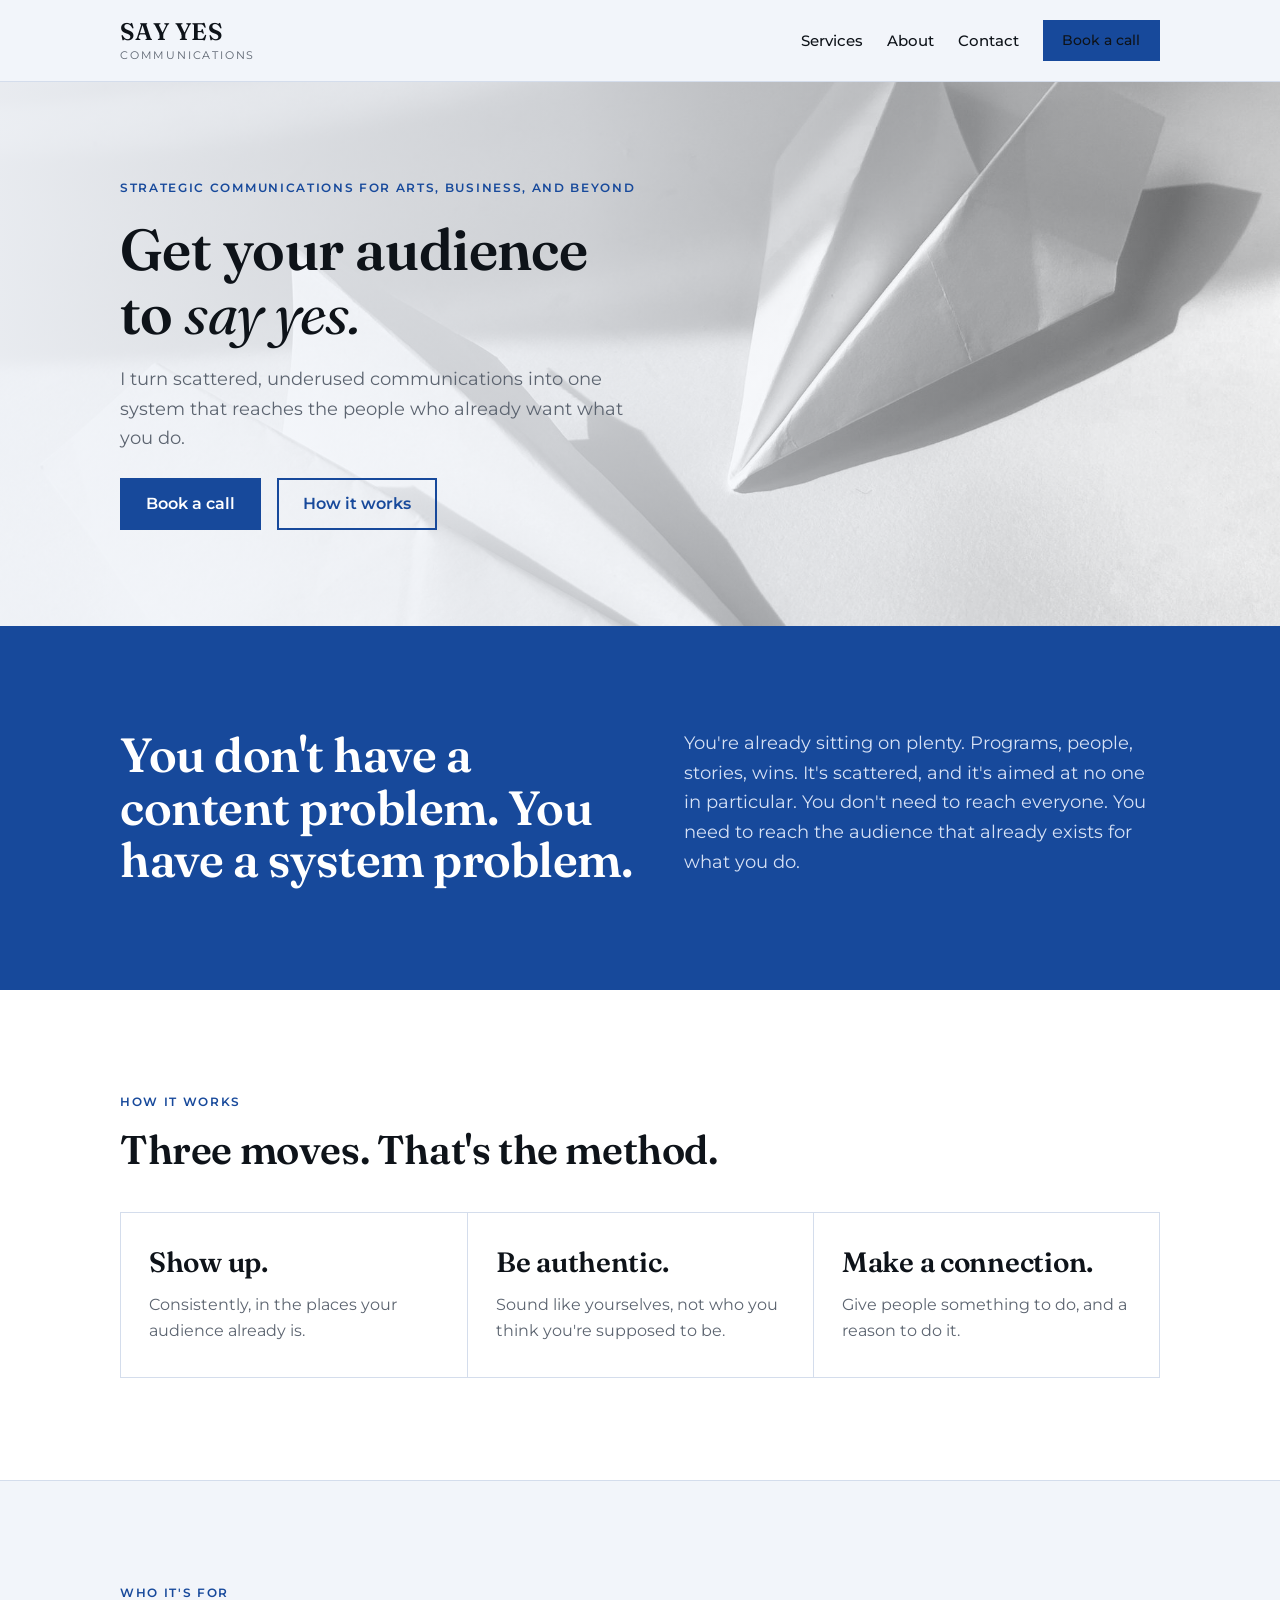
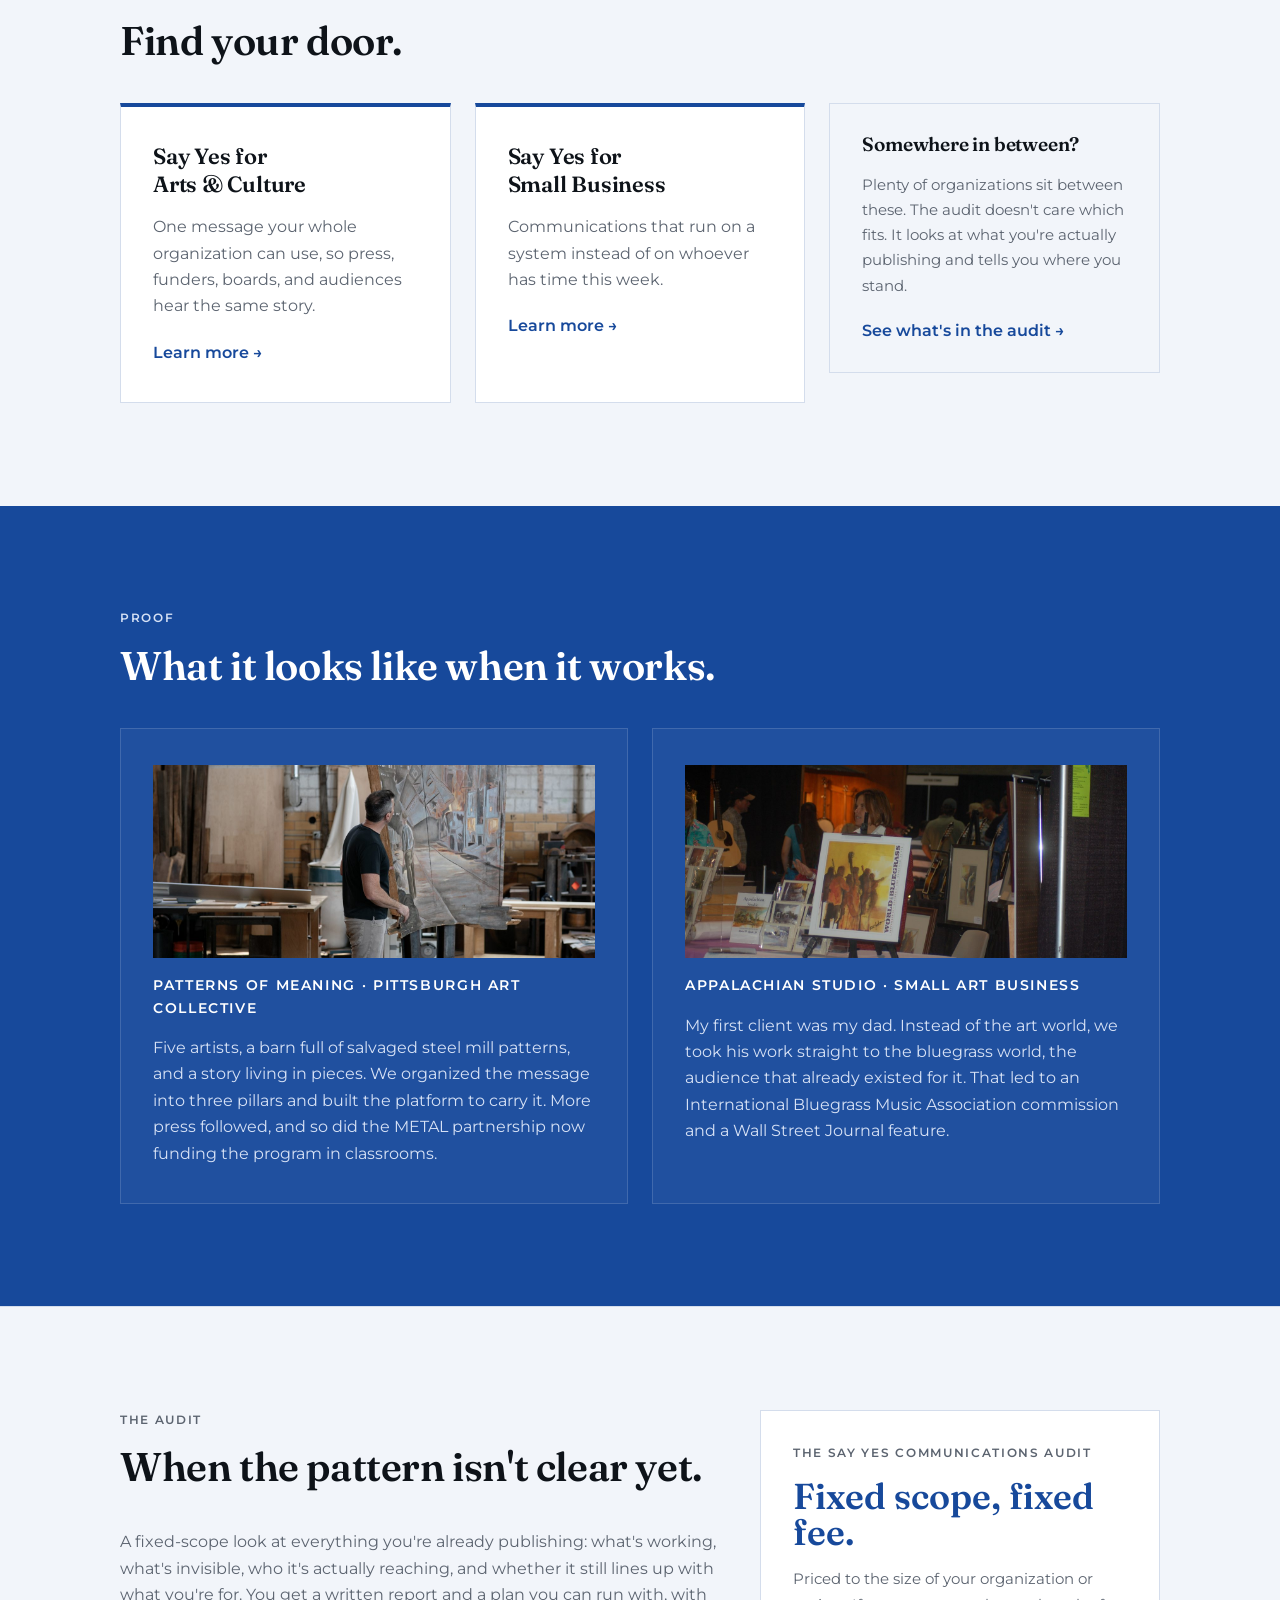
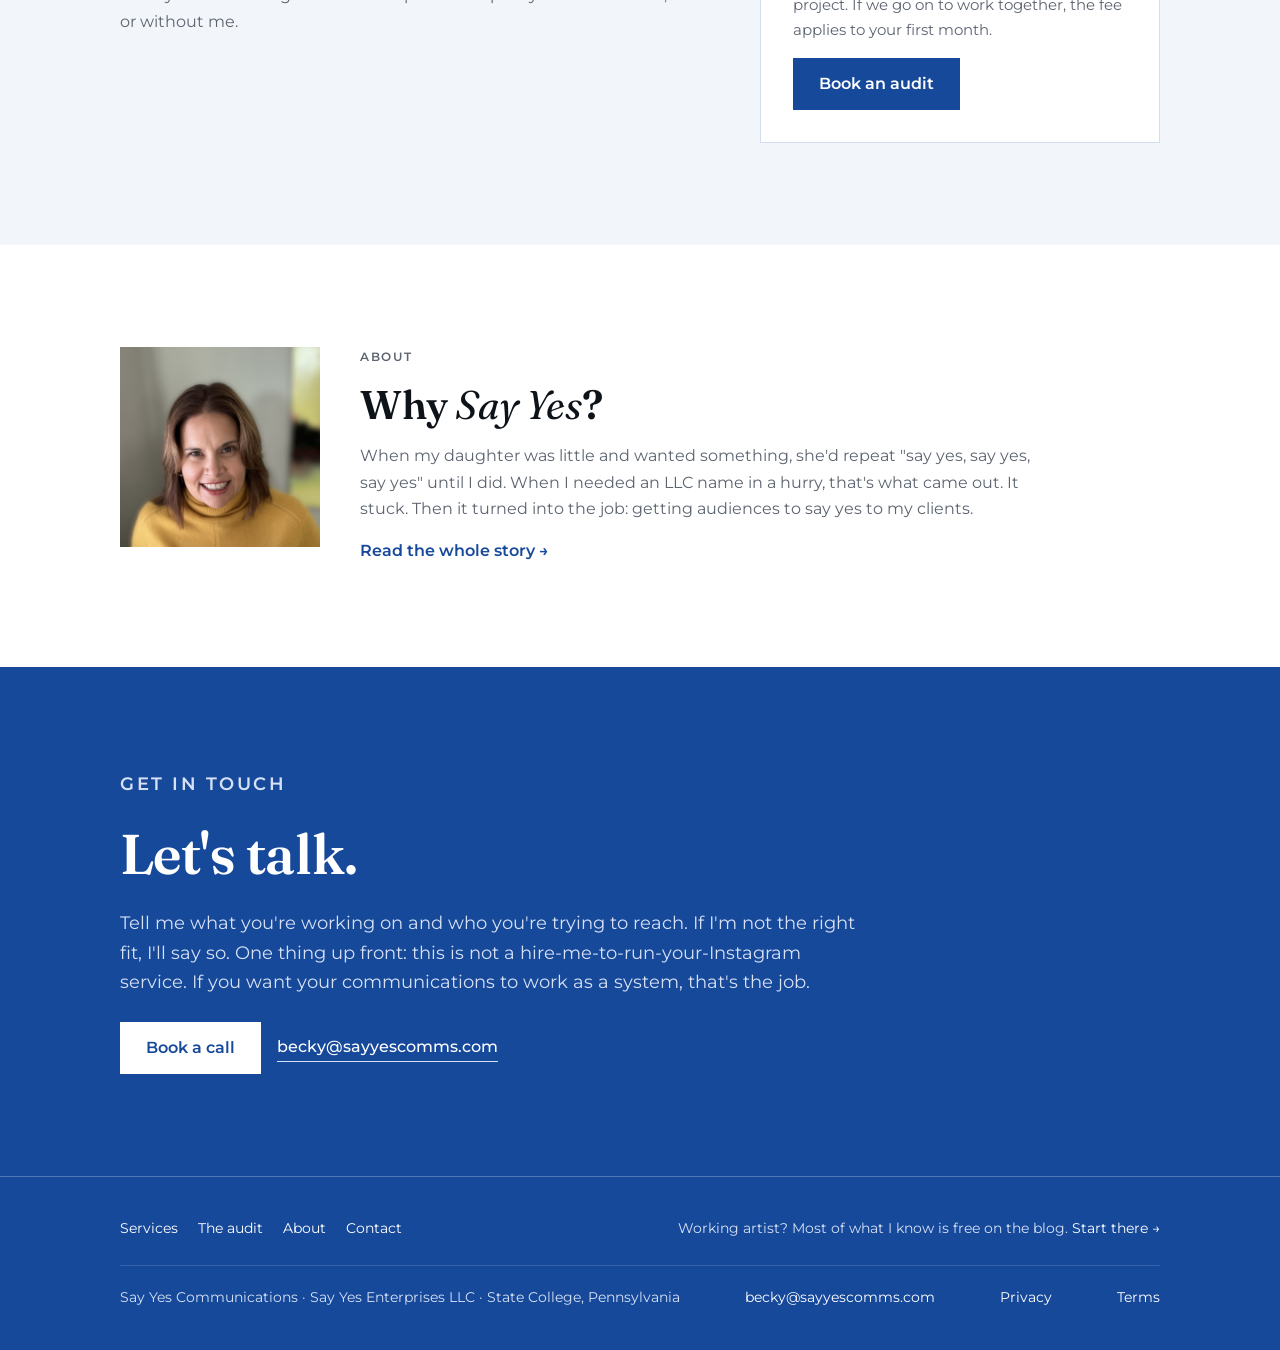
==== index.html @ 0f795262 "Add Privacy Policy, Terms of Service, and 404 pages Closes two open plumbing/launch punch-list items" ====
<!DOCTYPE html>
<html lang="en">
<head>
<meta charset="utf-8">
<meta name="viewport" content="width=device-width, initial-scale=1">
<title>Say Yes Communications</title>
<meta name="description" content="Say Yes Communications turns scattered, underused communications into one system that reaches the audience that already exists for what you do. Arts and culture organizations, nonprofits, and small businesses.">
<link rel="preload" as="image" href="assets/hero-paper-planes.jpg">
<link rel="preconnect" href="https://fonts.googleapis.com">
<link rel="preconnect" href="https://fonts.gstatic.com" crossorigin>
<link href="https://fonts.googleapis.com/css2?family=Fraunces:ital,opsz,wght@0,9..144,400;0,9..144,600;1,9..144,400;1,9..144,600&family=Montserrat:wght@400;500;600&display=swap" rel="stylesheet">
<link rel="stylesheet" href="styles.css">
<link rel="icon" href="favicon.ico" sizes="any">
<link rel="icon" href="assets/favicon-32.png" type="image/png" sizes="32x32">
<link rel="icon" href="assets/favicon-192.png" type="image/png" sizes="192x192">
<link rel="apple-touch-icon" href="assets/apple-touch-icon.png">
<meta property="og:type" content="website">
<meta property="og:title" content="Say Yes Communications">
<meta property="og:description" content="Say Yes Communications turns scattered, underused communications into one system that reaches the audience that already exists for what you do. Arts and culture organizations, nonprofits, and small businesses.">
<meta property="og:image" content="https://sayyescomms.com/assets/social-share.jpg">
<meta property="og:url" content="https://sayyescomms.com/">
<meta name="twitter:card" content="summary_large_image">
</head>
<body>

<header class="site-header">
  <div class="wrap">
    <a class="brand" href="index.html" aria-label="Say Yes Communications home"><b>SAY YES</b><span>Communications</span></a>
    <nav class="nav" aria-label="Primary">
      <a href="services.html">Services</a>
      <a href="about.html">About</a>
      <a href="contact.html">Contact</a>
      <a class="btn" href="contact.html#book">Book a call</a>
    </nav>
  </div>
</header>

<main>

<section class="hero" id="top">
  <div class="frame">
    <div class="wrap inner">
    <div class="copy">
      <p class="eyebrow">Strategic communications for arts, business, and beyond</p>
      <h1>Get your audience to <em class="yes">say yes.</em></h1>
      <p class="lede">I turn scattered, underused communications into one system that reaches the people who already want what you do.</p>
      <div class="actions">
        <a class="btn" href="contact.html#book">Book a call</a>
        <a class="btn ghost" href="#how">How it works</a>
      </div>
    </div>
    </div>
  </div>
</section>

<section class="section reframe">
  <div class="wrap">
    <h2>You don't have a content problem. You have a system problem.</h2>
    <p>You're already sitting on plenty. Programs, people, stories, wins. It's scattered, and it's aimed at no one in particular. You don't need to reach everyone. You need to reach the audience that already exists for what you do.</p>
  </div>
</section>

<section class="section white" id="how">
  <div class="wrap">
    <div class="head">
      <p class="eyebrow">How it works</p>
      <h2>Three moves. That's the method.</h2>
    </div>
    <div class="moves">
      <div class="move"><h3>Show up.</h3><p>Consistently, in the places your audience already is.</p></div>
      <div class="move"><h3>Be authentic.</h3><p>Sound like yourselves, not who you think you're supposed to be.</p></div>
      <div class="move"><h3>Make a connection.</h3><p>Give people something to do, and a reason to do it.</p></div>
    </div>
  </div>
</section>

<section class="section" id="services">
  <div class="wrap">
    <div class="head">
      <p class="eyebrow">Who it's for</p>
      <h2>Find your door.</h2>
    </div>
    <div class="doors">
      <article class="door">
        <h3>Say Yes for Arts &amp; Culture</h3>
        <p>One message your whole organization can use, so press, funders, boards, and audiences hear the same story.</p>
        <a class="more" href="services.html#arts">Learn more &rarr;</a>
      </article>
      <article class="door">
        <h3>Say Yes for Small Business</h3>
        <p>Communications that run on a system instead of on whoever has time this week.</p>
        <a class="more" href="services.html#business">Learn more &rarr;</a>
      </article>
      <aside class="door router">
        <h3>Somewhere in between?</h3>
        <p>Plenty of organizations sit between these. The audit doesn't care which fits. It looks at what you're actually publishing and tells you where you stand.</p>
        <a class="more" href="#audit">See what's in the audit &rarr;</a>
      </aside>
    </div>
  </div>
</section>

<section class="section dark" id="proof">
  <div class="wrap">
    <div class="head">
      <p class="eyebrow">Proof</p>
      <h2>What it looks like when it works.</h2>
    </div>
    <div class="proof-grid">
      <article class="case">
        <img class="art" src="assets/proof-patterns-of-meaning.jpg" alt="Cory Bonnet moving a large painting in the Patterns of Meaning workshop" width="1400" height="612">
        <p class="who">Patterns of Meaning &middot; Pittsburgh art collective</p>
        <p>Five artists, a barn full of salvaged steel mill patterns, and a story living in pieces. We organized the message into three pillars and built the platform to carry it. More press followed, and so did the METAL partnership now funding the program in classrooms.</p>
      </article>
      <article class="case">
        <img class="art" src="assets/proof-appalachian-studio.jpg" alt="Appalachian Studio booth at IBMA World of Bluegrass with the poster painting on an easel" width="1400" height="612">
        <p class="who">Appalachian Studio &middot; Small art business</p>
        <p>My first client was my dad. Instead of the art world, we took his work straight to the bluegrass world, the audience that already existed for it. That led to an International Bluegrass Music Association commission and a Wall Street Journal feature.</p>
      </article>
    </div>
  </div>
</section>

<section class="section offer" id="audit">
  <div class="wrap">
    <div>
      <div class="head">
        <p class="eyebrow">The audit</p>
        <h2>When the pattern isn't clear yet.</h2>
      </div>
      <p>A fixed-scope look at everything you're already publishing: what's working, what's invisible, who it's actually reaching, and whether it still lines up with what you're for. You get a written report and a plan you can run with, with or without me.</p>
    </div>
    <aside class="price">
      <p class="eyebrow">The Say Yes Communications Audit</p>
      <p class="num">Fixed scope, fixed fee.</p>
      <p class="fine">Priced to the size of your organization or project. If we go on to work together, the fee applies to your first month.</p>
      <div class="actions"><a class="btn" href="audit.html#book">Book an audit</a></div>
    </aside>
  </div>
</section>

<section class="section white why" id="about">
  <div class="wrap">
    <img class="headshot" src="assets/becky-sciullo.jpg" alt="Becky Sciullo" width="900" height="900">
    <div class="head" style="margin-bottom:0">
      <p class="eyebrow">About</p>
      <h2>Why <em class="yes">Say Yes</em>?</h2>
      <p>When my daughter was little and wanted something, she'd repeat "say yes, say yes, say yes" until I did. When I needed an LLC name in a hurry, that's what came out. It stuck. Then it turned into the job: getting audiences to say yes to my clients.</p>
      <a class="more" href="about.html">Read the whole story &rarr;</a>
    </div>
  </div>
</section>

<section class="section dark close" id="contact">
  <div class="wrap">
    <p class="eyebrow">Get in touch</p>
    <h2>Let's talk.</h2>
    <p>Tell me what you're working on and who you're trying to reach. If I'm not the right fit, I'll say so. One thing up front: this is not a hire-me-to-run-your-Instagram service. If you want your communications to work as a system, that's the job.</p>
    <div class="actions">
      <a class="btn" href="contact.html#book">Book a call</a>
      <a class="email" href="mailto:becky@sayyescomms.com">becky@sayyescomms.com</a>
    </div>
  </div>
</section>

</main>

<footer class="site-footer">
  <div class="wrap">
    <nav aria-label="Footer">
      <a href="services.html">Services</a>
      <a href="audit.html">The audit</a>
      <a href="about.html">About</a>
      <a href="contact.html">Contact</a>
    </nav>
    <p>Working artist? Most of what I know is free on the blog. <a href="https://www.artisan-advantage.com/blog">Start there &rarr;</a></p>
    <div class="legal">
      <span>Say Yes Communications &middot; Say Yes Enterprises LLC &middot; State College, Pennsylvania</span>
      <a href="mailto:becky@sayyescomms.com">becky@sayyescomms.com</a>
      <a href="privacy.html">Privacy</a>
      <a href="terms.html">Terms</a>
    </div>
  </div>
</footer>

</body>
</html>
---- styles.css ----
:root{
  --blue:#17499B; --blue-hover:#1E5BC0; --paper:#F2F5FA; --hair:#D4DDEC;
  --ink:#0E1319; --grey:#5C6470; --white:#FFFFFF;
  --navy:#17499B; --navy-2:#1E5BC0; --on-navy:#FFFFFF; --on-navy-dim:#D6E1F5;
  --serif:"Fraunces",Georgia,"Times New Roman",serif;
  --sans:"Montserrat",-apple-system,"Helvetica Neue",Arial,sans-serif;
  --wrap:1120px; --measure:62ch;
}
*{box-sizing:border-box}
html{scroll-behavior:smooth}
@media (prefers-reduced-motion:reduce){html{scroll-behavior:auto}}
body{margin:0;background:var(--paper);color:var(--ink);font-family:var(--sans);font-size:1rem;line-height:1.65;-webkit-font-smoothing:antialiased}
a{color:var(--blue)}
a:focus-visible,button:focus-visible{outline:3px solid var(--blue-hover);outline-offset:3px}
h1,h2,h3{font-family:var(--serif);font-weight:600;line-height:1.1;margin:0;text-wrap:balance;letter-spacing:-.01em}
h2{font-size:clamp(1.75rem,1.2rem + 2.2vw,2.5rem)}
h3{font-size:1.375rem;line-height:1.25}
p{margin:0}
em.yes{font-style:italic;font-weight:400}
.wrap{max-width:var(--wrap);margin-inline:auto;padding-inline:clamp(16px,4vw,40px)}
.eyebrow{font-family:var(--sans);font-size:.75rem;font-weight:600;letter-spacing:.14em;text-transform:uppercase;color:var(--blue)}
.dark .eyebrow{color:var(--on-navy-dim)}
.lede{color:var(--grey);font-size:1.125rem;max-width:var(--measure)}
.btn{display:inline-block;font-family:var(--sans);font-weight:600;font-size:1rem;line-height:1;padding:1rem 1.5rem;text-decoration:none;border:2px solid var(--blue);background:var(--blue);color:#fff;transition:background .15s,border-color .15s,color .15s}
.btn:hover{background:var(--blue-hover);border-color:var(--blue-hover)}
.btn.ghost{background:transparent;color:var(--blue)}
.btn.ghost:hover{background:var(--blue);color:#fff}
.dark .btn{background:#fff;color:var(--blue);border-color:#fff}
.dark .btn:hover{background:#D6E1F5;border-color:#D6E1F5;color:var(--blue)}
.dark .btn.ghost{background:transparent;color:#fff;border-color:#fff}
.dark .btn.ghost:hover{background:#fff;color:var(--blue);border-color:#fff}
.actions{display:flex;flex-wrap:wrap;gap:.75rem 1rem;align-items:center}
.section{padding-block:clamp(3.5rem,8vw,6.5rem)}
.section + .section{border-top:1px solid var(--hair)}
.section.dark,.section.white{border-top:0}
.white{background:var(--white)}
.dark{background:var(--navy);color:var(--on-navy)}
.dark h2,.dark h3{color:#fff}
.dark .lede{color:var(--on-navy-dim)}
.head{display:grid;gap:1rem;max-width:var(--measure);margin-bottom:2.5rem}

/* header */
.site-header{background:var(--paper);color:var(--ink);border-bottom:1px solid var(--hair)}
.site-header .wrap{display:flex;align-items:center;justify-content:space-between;gap:1rem;padding-block:1.25rem}
.brand{text-decoration:none;color:var(--ink);display:flex;flex-direction:column;line-height:1}
.brand b{font-family:var(--serif);font-weight:600;font-size:1.5rem;letter-spacing:.02em}
.brand span{font-family:var(--sans);font-size:.7rem;letter-spacing:.16em;text-transform:uppercase;color:var(--grey);margin-top:.35rem}
.nav{display:flex;gap:1.5rem;align-items:center}
.nav a{color:var(--ink);text-decoration:none;font-weight:500;font-size:.95rem}
.nav a:hover{color:var(--blue);text-decoration:underline;text-underline-offset:.3em}
.nav .btn{padding:.7rem 1.1rem;font-size:.9rem}
@media (max-width:640px){.nav a:not(.btn){display:none}}

/* hero */
.hero{background:var(--paper);padding:0}
.hero .frame{position:relative;width:100%;color:var(--ink);background:#E9ECF0 url(assets/hero-paper-planes.jpg) center 72%/cover no-repeat;aspect-ratio:2.35/1;min-height:460px;max-height:760px;display:grid;align-items:center;padding-block:clamp(3rem,7vw,5.5rem)}
.hero .frame::before{content:"";position:absolute;inset:0;background:linear-gradient(90deg,rgba(242,245,250,.94) 0%,rgba(242,245,250,.75) 45%,rgba(242,245,250,.15) 100%)}
.hero .inner{position:relative;width:100%}
.hero .copy{position:relative;display:grid;gap:1.25rem;max-width:34rem}
.hero .eyebrow{color:var(--blue)}
.hero h1{font-size:clamp(2.2rem,4.5vw,3.6rem);color:var(--ink)}
.hero .lede{font-size:1.125rem;color:var(--grey);max-width:44ch}
.hero .actions{margin-top:.25rem}
@media (max-width:820px){.hero .frame{background-position:center 100%;aspect-ratio:auto;max-height:none}.hero .frame::before{background:linear-gradient(180deg,rgba(242,245,250,.96) 0%,rgba(242,245,250,.85) 60%,rgba(242,245,250,.3) 100%)}}

/* reframe */
.reframe{background:var(--blue);color:#fff;border-top:0}
.reframe .wrap{display:grid;gap:2.5rem;grid-template-columns:minmax(0,1.1fr) minmax(0,1fr);align-items:start}
.reframe h2{font-size:clamp(2rem,1.4rem + 2.6vw,3rem);color:#fff}
.reframe p{color:#D6E1F5;font-size:1.125rem;max-width:var(--measure)}
@media (max-width:760px){.reframe .wrap{grid-template-columns:1fr}}

/* moves */
.moves{display:grid;grid-template-columns:repeat(3,minmax(0,1fr));gap:0;border:1px solid var(--hair);background:var(--white)}
.move{padding:2rem 1.75rem;display:grid;gap:.75rem;align-content:start}
.move + .move{border-left:1px solid var(--hair)}
.move h3{font-size:1.75rem}
.move p{color:var(--grey)}
@media (max-width:760px){.moves{grid-template-columns:1fr}.move + .move{border-left:0;border-top:1px solid var(--hair)}}

/* doors */
.doors{display:grid;grid-template-columns:repeat(3,minmax(0,1fr));gap:1.5rem}
.door{background:var(--white);border:1px solid var(--hair);padding:2.25rem 2rem;display:grid;gap:1rem;align-content:start;border-top:4px solid var(--blue)}
.door p{color:var(--grey)}
.door a.more{font-weight:600;text-decoration:none;margin-top:.25rem}
.door a.more:hover{text-decoration:underline;text-underline-offset:.3em}
.door.router{background:var(--paper);border-top:1px solid var(--hair);padding-block:1.75rem;align-self:start}
.door.router h3{font-size:1.2rem}
.door.router p{font-size:.95rem}
.doors .side{grid-row:1;grid-column:3;margin:0;align-self:stretch;min-height:100%}
.doors .side img{width:100%;height:100%;object-fit:cover;display:block;max-width:100%}
@media (max-width:900px){.doors{grid-template-columns:repeat(2,minmax(0,1fr))}.door.router{grid-column:1/-1}.doors .side{grid-row:auto;grid-column:1/-1;aspect-ratio:16/7}}
@media (max-width:640px){.doors{grid-template-columns:1fr}.door.router{grid-column:auto}}

/* proof */
.proof-grid{display:grid;grid-template-columns:repeat(2,minmax(0,1fr));gap:1.5rem}
.case{border:1px solid rgba(255,255,255,.14);background:rgba(255,255,255,.04);padding:2.25rem 2rem;display:grid;gap:1rem;align-content:start}
.case .who{font-family:var(--sans);font-size:.85rem;font-weight:600;letter-spacing:.12em;text-transform:uppercase;color:var(--on-navy)}
.case h3{font-size:1.5rem}
.case p{color:var(--on-navy-dim)}
.case .art{aspect-ratio:16/7;width:100%;height:auto;object-fit:cover;display:block;max-width:100%}
@media (max-width:640px){.proof-grid{grid-template-columns:1fr}}

/* offer */
.offer .wrap{display:grid;grid-template-columns:minmax(0,1.2fr) minmax(280px,.8fr);gap:2.5rem;align-items:start}
.offer p{color:var(--grey);max-width:var(--measure)}
.price{background:var(--white);border:1px solid var(--hair);padding:2rem;display:grid;gap:1rem}
.price .num{font-family:var(--serif);font-weight:600;font-size:2.25rem;line-height:1;color:var(--blue);font-variant-numeric:tabular-nums}
.price .fine{color:var(--grey);font-size:.95rem}
@media (max-width:760px){.offer .wrap{grid-template-columns:1fr}}

/* why */
.why .wrap{display:grid;grid-template-columns:200px minmax(0,1fr);gap:2.5rem;align-items:start}
.headshot{width:200px;height:auto;aspect-ratio:1;object-fit:cover;display:block;max-width:100%}
.why p{color:var(--grey);max-width:var(--measure)}
.why a.more{font-weight:600;text-decoration:none}
.why a.more:hover{text-decoration:underline;text-underline-offset:.3em}
@media (max-width:640px){.why .wrap{grid-template-columns:1fr}.headshot{width:140px}}

/* close */
.close .wrap{display:grid;gap:1.5rem;max-width:var(--wrap)}
.close h2{font-size:clamp(2.25rem,1.5rem + 3vw,3.5rem)}
.close p{max-width:var(--measure);color:var(--on-navy-dim);font-size:1.125rem}
.close .email{color:#fff;font-weight:500;text-decoration:none;border-bottom:1px solid var(--on-navy-dim)}
.close .email:hover{border-color:#fff}

/* footer */
.site-footer{background:var(--navy);color:var(--on-navy-dim);border-top:1px solid rgba(255,255,255,.25);font-size:.9rem}
.site-footer .wrap{display:grid;gap:1.5rem;padding-block:2.5rem;grid-template-columns:1fr auto;align-items:start}
.site-footer nav{display:flex;flex-wrap:wrap;gap:1.25rem}
.site-footer a{color:var(--on-navy);text-decoration:none}
.site-footer a:hover{text-decoration:underline;text-underline-offset:.3em}
.site-footer .legal{grid-column:1/-1;display:flex;flex-wrap:wrap;gap:.5rem 1.5rem;justify-content:space-between;border-top:1px solid rgba(255,255,255,.12);padding-top:1.25rem}
@media (max-width:640px){.site-footer .wrap{grid-template-columns:1fr}}

/* inner pages */
.masthead{background:var(--paper);padding-block:clamp(3rem,7vw,5.5rem) clamp(2.5rem,5vw,4rem);border-bottom:1px solid var(--hair)}
.masthead .wrap{display:grid;gap:1rem;max-width:var(--wrap)}
.masthead h1{font-size:clamp(2.4rem,1.6rem + 4vw,4rem);max-width:16ch}
.masthead .lede{font-size:clamp(1.125rem,1rem + .5vw,1.3rem);max-width:52ch}
.masthead.dark{border-bottom:0}
.masthead.dark h1{color:#fff}
.split .wrap{display:grid;grid-template-columns:minmax(0,1fr) minmax(0,1.4fr);gap:clamp(2rem,5vw,4rem);align-items:start}
.split h2{max-width:16ch}
.split .body{display:grid;gap:1.25rem;color:var(--grey);max-width:var(--measure);font-size:1.0625rem}
.split .body p strong{color:var(--ink);font-weight:600}
.split .body ul.check{list-style:none;margin:0;padding:0;display:grid;gap:.75rem}
.split .body ul.check li{position:relative;padding-left:1.15rem}
.split .body ul.check li::before{content:"";position:absolute;left:0;top:.5em;width:.4rem;height:.4rem;background:var(--blue)}
@media (max-width:760px){.split .wrap{grid-template-columns:1fr}}
.rows{display:grid;border:1px solid var(--hair);background:var(--white)}
.row{display:grid;grid-template-columns:minmax(0,.9fr) minmax(0,1.6fr);gap:1.5rem;padding:1.75rem 2rem;align-items:start}
.row + .row{border-top:1px solid var(--hair)}
.row h3{font-size:1.5rem}
.row p{color:var(--grey)}
@media (max-width:640px){.row{grid-template-columns:1fr;gap:.5rem;padding:1.5rem}}
.faq{display:grid;gap:0;border-top:1px solid var(--hair)}
.faq details{border-bottom:1px solid var(--hair)}
.faq summary{cursor:pointer;list-style:none;padding:1.25rem 0;font-family:var(--serif);font-weight:600;font-size:1.25rem;display:flex;justify-content:space-between;gap:1rem;align-items:baseline}
.faq summary::-webkit-details-marker{display:none}
.faq summary::after{content:"+";font-family:var(--sans);font-weight:400;color:var(--blue);font-size:1.5rem;line-height:1}
.faq details[open] summary::after{content:"\2212"}
.faq details p{color:var(--grey);padding:0 0 1.5rem;max-width:var(--measure)}
.story-wrap{display:grid;grid-template-columns:minmax(0,1.1fr) minmax(0,1fr);gap:clamp(2rem,5vw,4rem);align-items:start}
.story-photo{margin:0;grid-column:2;grid-row:1}
.story-photo img,.story-photo .slot{width:100%;height:auto;display:block;max-width:100%}
.story-photo .slot{background:var(--paper);border:1px dashed var(--hair);display:grid;place-items:center;font-size:.72rem;letter-spacing:.1em;text-transform:uppercase;color:var(--grey);text-align:center;padding:1rem}
@media (max-width:760px){.story-wrap{grid-template-columns:1fr}.story-photo{grid-column:1;grid-row:auto}}
.story-rows{display:grid;gap:clamp(3rem,6vw,5rem)}
.story-row{display:grid;grid-template-columns:minmax(0,1.1fr) minmax(0,1fr);gap:clamp(2rem,5vw,4rem);align-items:center}
.story-row.flip{grid-template-columns:minmax(0,1fr) minmax(0,1.1fr)}
.story-photo{margin:0}
.story-photo img{width:100%;height:auto;display:block;max-width:100%}
.story-photo.art{display:grid;justify-items:center;gap:.75rem;padding:clamp(1rem,3vw,2rem);background:var(--white);border:1px solid var(--hair)}
.story-photo.art img{max-height:520px;width:auto}
.story-photo figcaption{font-size:.85rem;color:var(--grey);text-align:center;max-width:44ch}
@media (max-width:760px){.story-row,.story-row.flip{grid-template-columns:1fr}.story-row.flip .story-photo{order:2}}
.story{max-width:var(--measure);display:grid;gap:1.5rem;font-size:1.125rem;line-height:1.7}
.story p{color:var(--ink)}
.story .aside{color:var(--grey)}
.moves-inline{font-family:var(--serif);font-weight:600;font-size:clamp(1.6rem,1.2rem + 1.6vw,2.25rem);line-height:1.3;color:var(--ink)}
.moves-inline em{color:var(--blue);font-style:normal}
.bio{display:grid;grid-template-columns:160px minmax(0,1fr);gap:2rem;align-items:start}
/* blue bands */
.section.blue,.masthead.blue{background:var(--blue);color:#fff;border-top:0;border-bottom:0}
.blue h1,.blue h2{color:#fff}
.blue .eyebrow,.blue p,.blue .lede,.blue .story p{color:#D6E1F5}
.blue .moves-inline{color:#fff}
.blue .moves-inline em{color:#fff;font-style:italic}
.blue .rows{border-color:transparent}
.blue .row h3{color:var(--ink)}
.blue .row p{color:var(--grey)}
.blue .btn{background:#fff;color:var(--blue);border-color:#fff}
.blue .btn:hover{background:#D6E1F5;border-color:#D6E1F5;color:var(--blue)}
.blue .btn.ghost{background:transparent;color:#fff;border-color:#fff}
.blue .btn.ghost:hover{background:#fff;color:var(--blue)}
.section.blue + .section{border-top:0}
.bio .headshot{width:160px}
.bio p{color:var(--grey);max-width:var(--measure)}
@media (max-width:640px){.bio{grid-template-columns:1fr}}
.contact .wrap{display:grid;grid-template-columns:minmax(0,1fr) minmax(300px,1fr);gap:clamp(2rem,5vw,4rem);align-items:start}
.contact .lead{display:grid;gap:1.25rem}
.contact .lead p{color:var(--grey);max-width:var(--measure);font-size:1.125rem}
.contact .email{font-weight:500;color:var(--ink);text-decoration:none;border-bottom:1px solid var(--hair)}
.contact .email:hover{border-color:var(--blue);color:var(--blue)}
.contact .where{color:var(--grey);font-size:.95rem}
form.f{background:var(--white);border:1px solid var(--hair);padding:2rem;display:grid;gap:1.25rem}
form.f label{display:grid;gap:.4rem;font-weight:600;font-size:.9rem}
form.f input,form.f textarea{font:inherit;font-family:var(--sans);padding:.8rem .9rem;border:1px solid var(--hair);background:var(--paper);color:var(--ink);width:100%}
form.f input:focus,form.f textarea:focus{outline:2px solid var(--blue);outline-offset:1px;border-color:var(--blue)}
form.f textarea{min-height:140px;resize:vertical}
form.f button{justify-self:start;cursor:pointer}
@media (max-width:760px){.contact .wrap{grid-template-columns:1fr}}
.nav a.on{color:var(--blue);text-decoration:underline;text-underline-offset:.3em}
/* legal pages */
.legal-doc{max-width:var(--measure);display:grid;gap:1.25rem}
.legal-doc .updated{color:var(--grey);font-size:.9rem}
.legal-doc h2{font-size:1.5rem;margin-top:1.5rem}
.legal-doc h3{font-size:1.125rem}
.legal-doc p{color:var(--ink);font-size:1.0625rem}
.legal-doc ul{list-style:none;margin:0;padding:0;display:grid;gap:.6rem}
.legal-doc ul li{position:relative;padding-left:1.15rem;color:var(--ink);font-size:1.0625rem}
.legal-doc ul li::before{content:"";position:absolute;left:0;top:.55em;width:.4rem;height:.4rem;background:var(--blue)}
.legal-doc a{font-weight:500}
/* 404 */
.notfound{text-align:center}
.notfound .wrap{display:grid;gap:1.5rem;justify-items:center;max-width:44rem}
.notfound .code{font-family:var(--serif);font-weight:600;font-size:clamp(3rem,3vw + 3rem,6rem);color:var(--blue);line-height:1}
.notfound p{color:var(--grey);font-size:1.125rem;max-width:44ch}
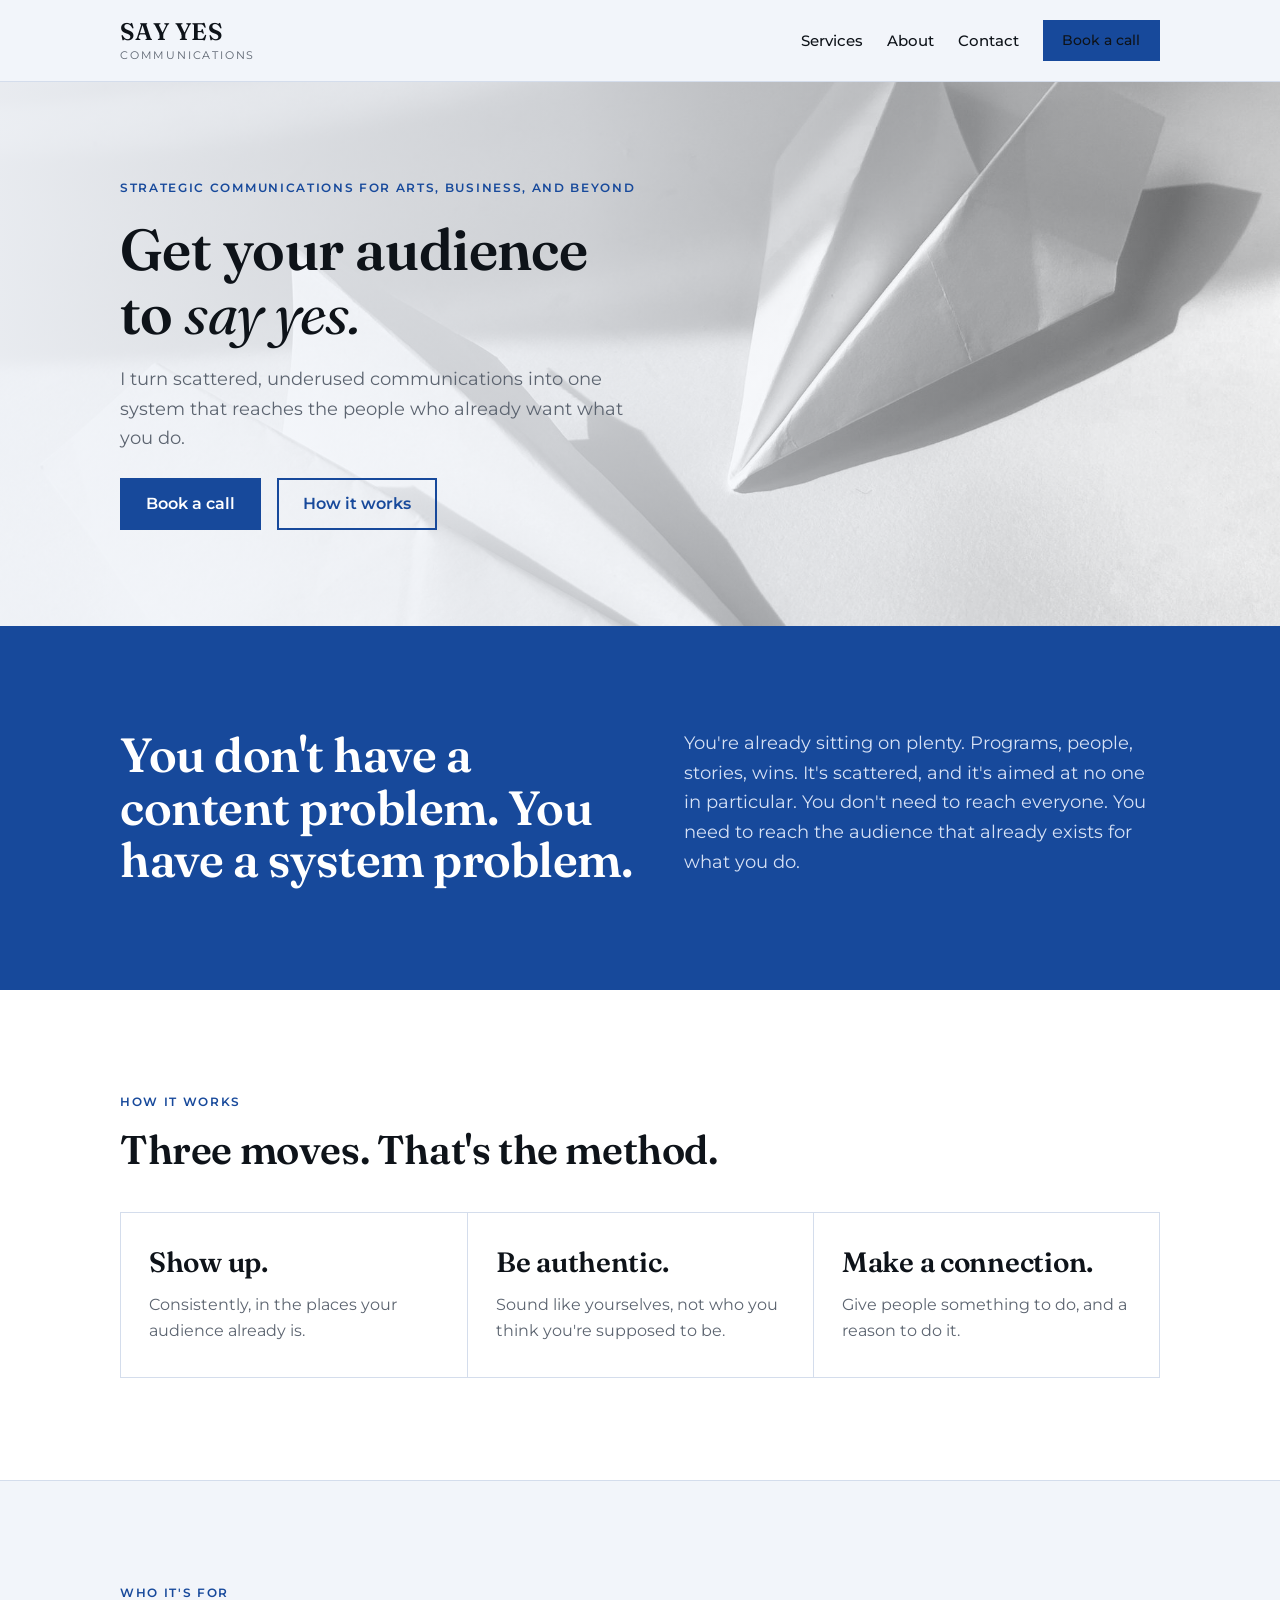
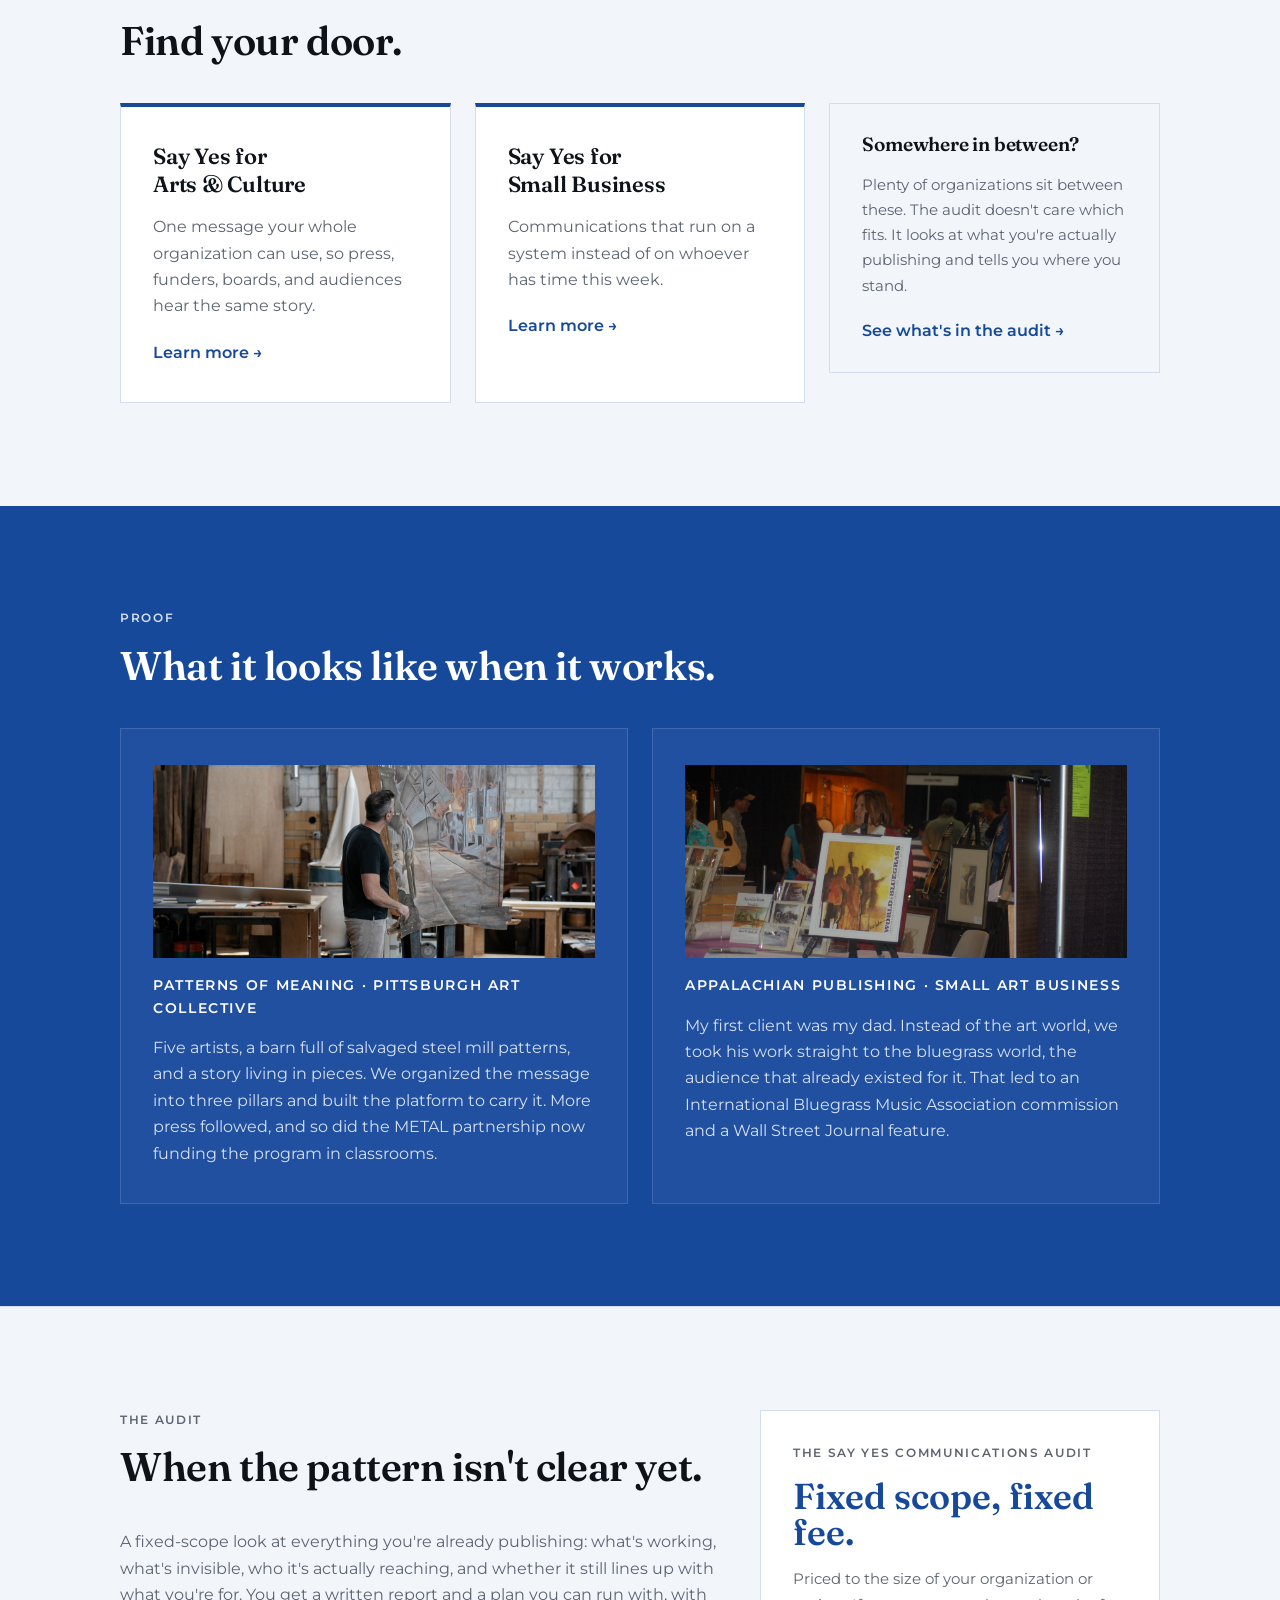
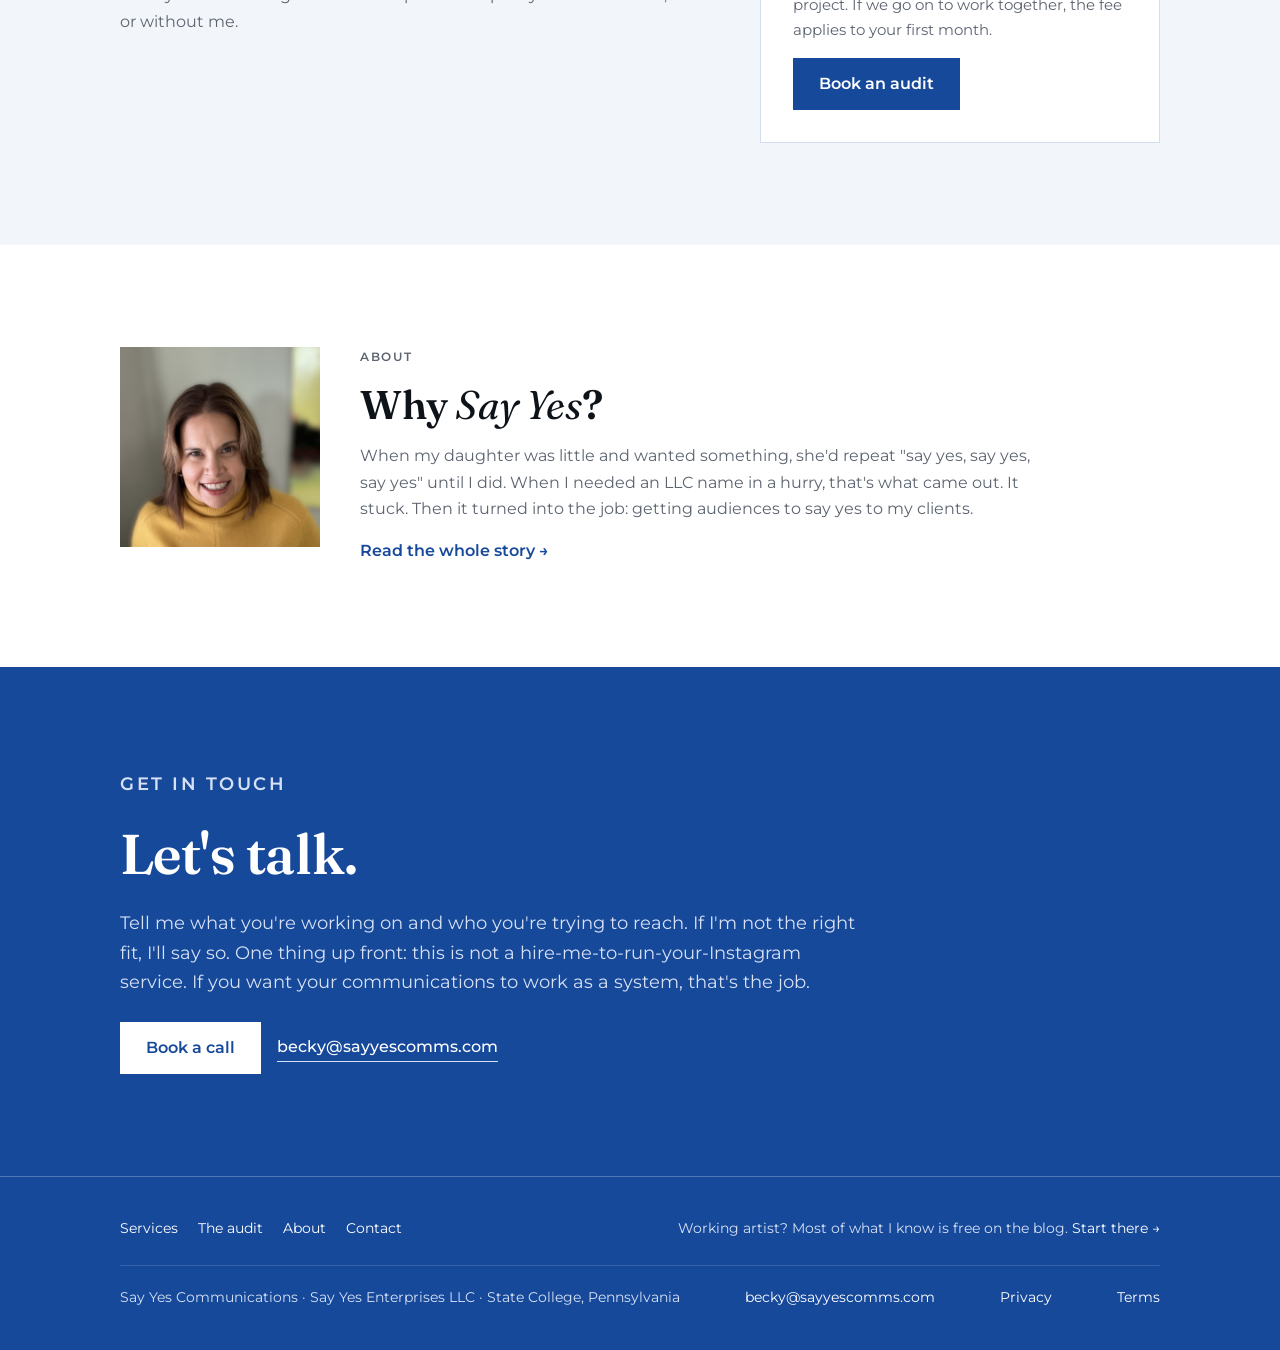
==== commit f440467c: "Homepage proof card: Appalachian Publishing (the business name), neutral alt text Co-Authored-By: Cl" ====
--- a/index.html
+++ b/index.html
@@ -3,6 +3,14 @@
 <head>
 <meta charset="utf-8">
 <meta name="viewport" content="width=device-width, initial-scale=1">
+<script async src="https://www.googletagmanager.com/gtag/js?id=G-TKMDM813XF"></script>
+<script>
+  window.dataLayer = window.dataLayer || [];
+  function gtag(){dataLayer.push(arguments);}
+  gtag('js', new Date());
+  gtag('config', 'G-TKMDM813XF');
+</script>
+
 <title>Say Yes Communications</title>
 <meta name="description" content="Say Yes Communications turns scattered, underused communications into one system that reaches the audience that already exists for what you do. Arts and culture organizations, nonprofits, and small businesses.">
 <link rel="preload" as="image" href="assets/hero-paper-planes.jpg">
@@ -18,6 +26,7 @@
 <meta property="og:title" content="Say Yes Communications">
 <meta property="og:description" content="Say Yes Communications turns scattered, underused communications into one system that reaches the audience that already exists for what you do. Arts and culture organizations, nonprofits, and small businesses.">
 <meta property="og:image" content="https://sayyescomms.com/assets/social-share.jpg">
+<link rel="canonical" href="https://sayyescomms.com/">
 <meta property="og:url" content="https://sayyescomms.com/">
 <meta name="twitter:card" content="summary_large_image">
 </head>
@@ -113,8 +122,8 @@
         <p>Five artists, a barn full of salvaged steel mill patterns, and a story living in pieces. We organized the message into three pillars and built the platform to carry it. More press followed, and so did the METAL partnership now funding the program in classrooms.</p>
       </article>
       <article class="case">
-        <img class="art" src="assets/proof-appalachian-studio.jpg" alt="Appalachian Studio booth at IBMA World of Bluegrass with the poster painting on an easel" width="1400" height="612">
-        <p class="who">Appalachian Studio &middot; Small art business</p>
+        <img class="art" src="assets/proof-appalachian-studio.jpg" alt="Robert Yonke's booth at IBMA World of Bluegrass with the poster painting on an easel" width="1400" height="612">
+        <p class="who">Appalachian Publishing &middot; Small art business</p>
         <p>My first client was my dad. Instead of the art world, we took his work straight to the bluegrass world, the audience that already existed for it. That led to an International Bluegrass Music Association commission and a Wall Street Journal feature.</p>
       </article>
     </div>
--- a/styles.css
+++ b/styles.css
@@ -198,19 +198,23 @@
 .bio .headshot{width:160px}
 .bio p{color:var(--grey);max-width:var(--measure)}
 @media (max-width:640px){.bio{grid-template-columns:1fr}}
-.contact .wrap{display:grid;grid-template-columns:minmax(0,1fr) minmax(300px,1fr);gap:clamp(2rem,5vw,4rem);align-items:start}
+.contact .wrap{display:grid;gap:2.5rem;max-width:640px}
 .contact .lead{display:grid;gap:1.25rem}
 .contact .lead p{color:var(--grey);max-width:var(--measure);font-size:1.125rem}
 .contact .email{font-weight:500;color:var(--ink);text-decoration:none;border-bottom:1px solid var(--hair)}
 .contact .email:hover{border-color:var(--blue);color:var(--blue)}
 .contact .where{color:var(--grey);font-size:.95rem}
+.contact h2{font-family:var(--serif);font-size:1.4rem;margin:0 0 .5rem}
+.booking-embed{border:1px solid var(--hair);background:var(--white);padding:1.5rem}
+.booking-embed iframe{display:block}
+.booking-fallback{margin:.75rem 0 0;font-size:.9rem;color:var(--grey)}
 form.f{background:var(--white);border:1px solid var(--hair);padding:2rem;display:grid;gap:1.25rem}
 form.f label{display:grid;gap:.4rem;font-weight:600;font-size:.9rem}
 form.f input,form.f textarea{font:inherit;font-family:var(--sans);padding:.8rem .9rem;border:1px solid var(--hair);background:var(--paper);color:var(--ink);width:100%}
 form.f input:focus,form.f textarea:focus{outline:2px solid var(--blue);outline-offset:1px;border-color:var(--blue)}
 form.f textarea{min-height:140px;resize:vertical}
 form.f button{justify-self:start;cursor:pointer}
-@media (max-width:760px){.contact .wrap{grid-template-columns:1fr}}
+.f-success{background:var(--white);border:1px solid var(--hair);padding:2rem;font-family:var(--serif);font-size:1.2rem}
 .nav a.on{color:var(--blue);text-decoration:underline;text-underline-offset:.3em}
 /* legal pages */
 .legal-doc{max-width:var(--measure);display:grid;gap:1.25rem}
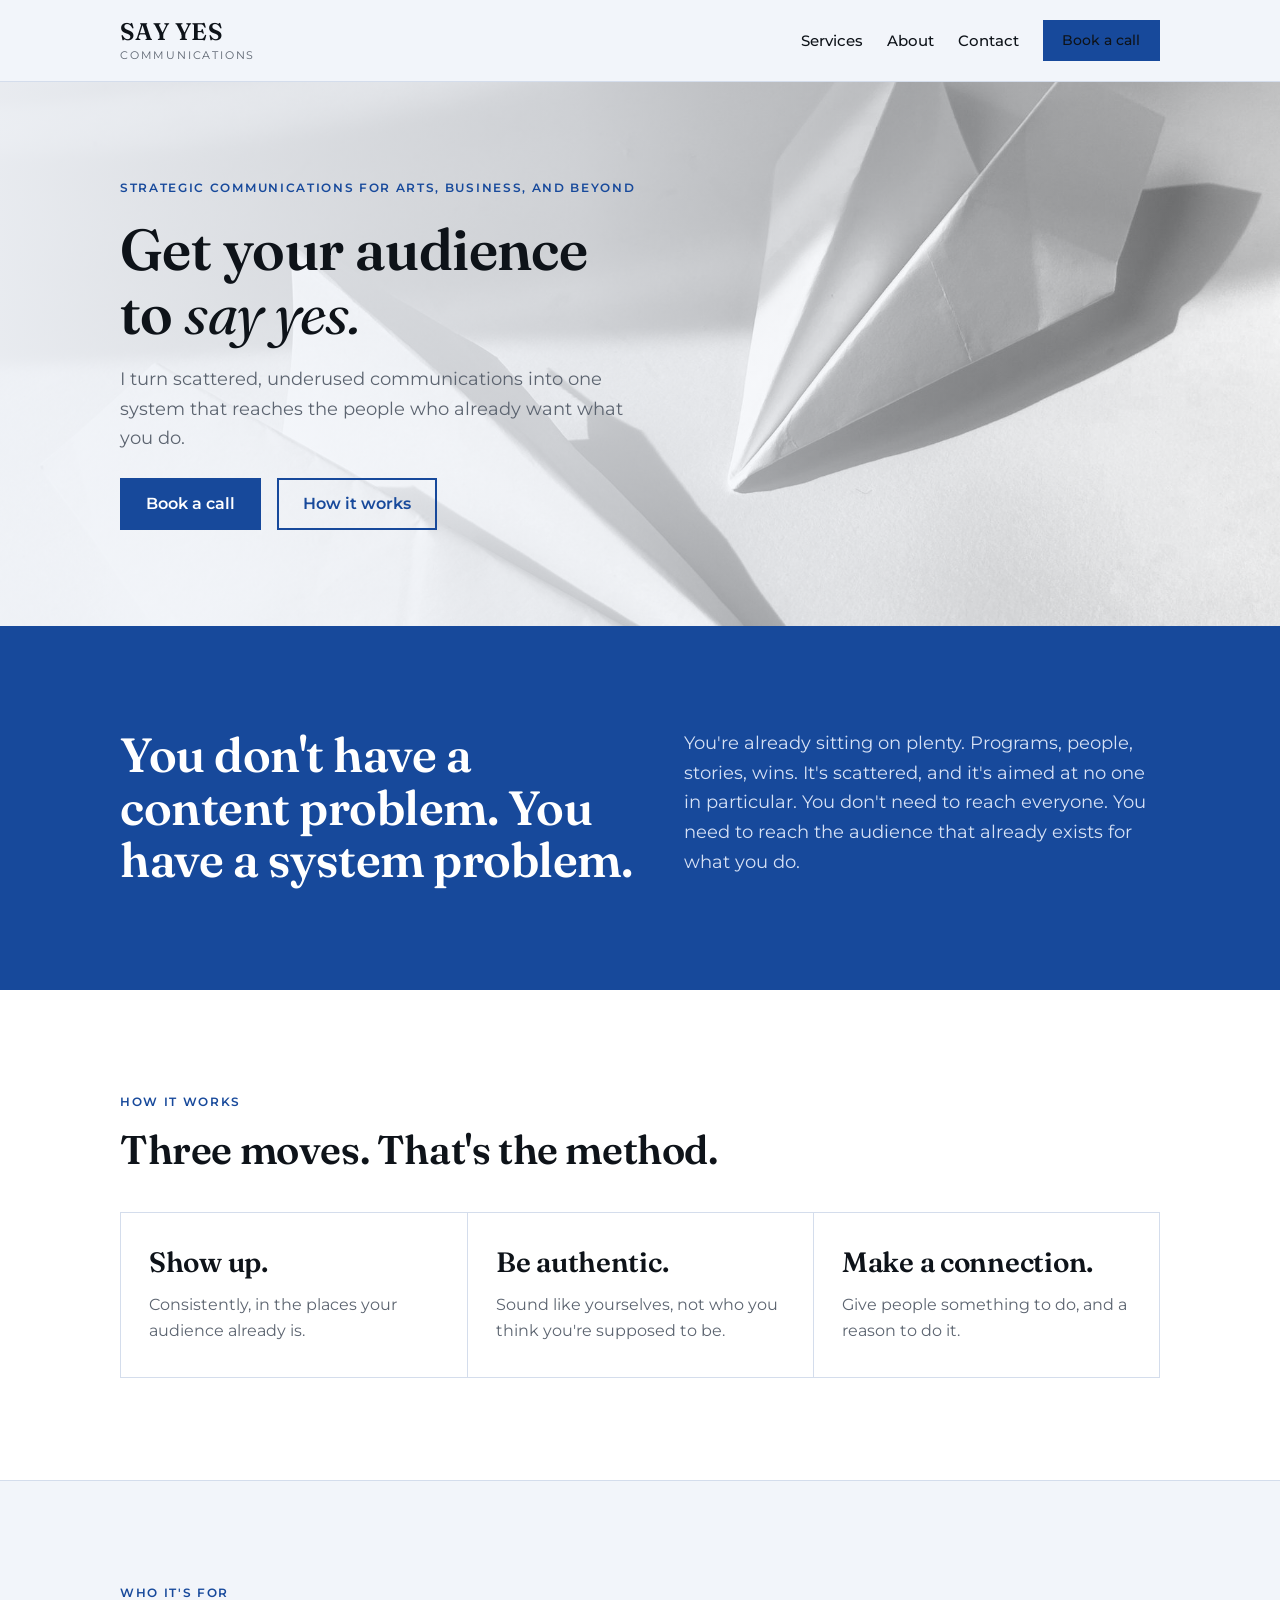
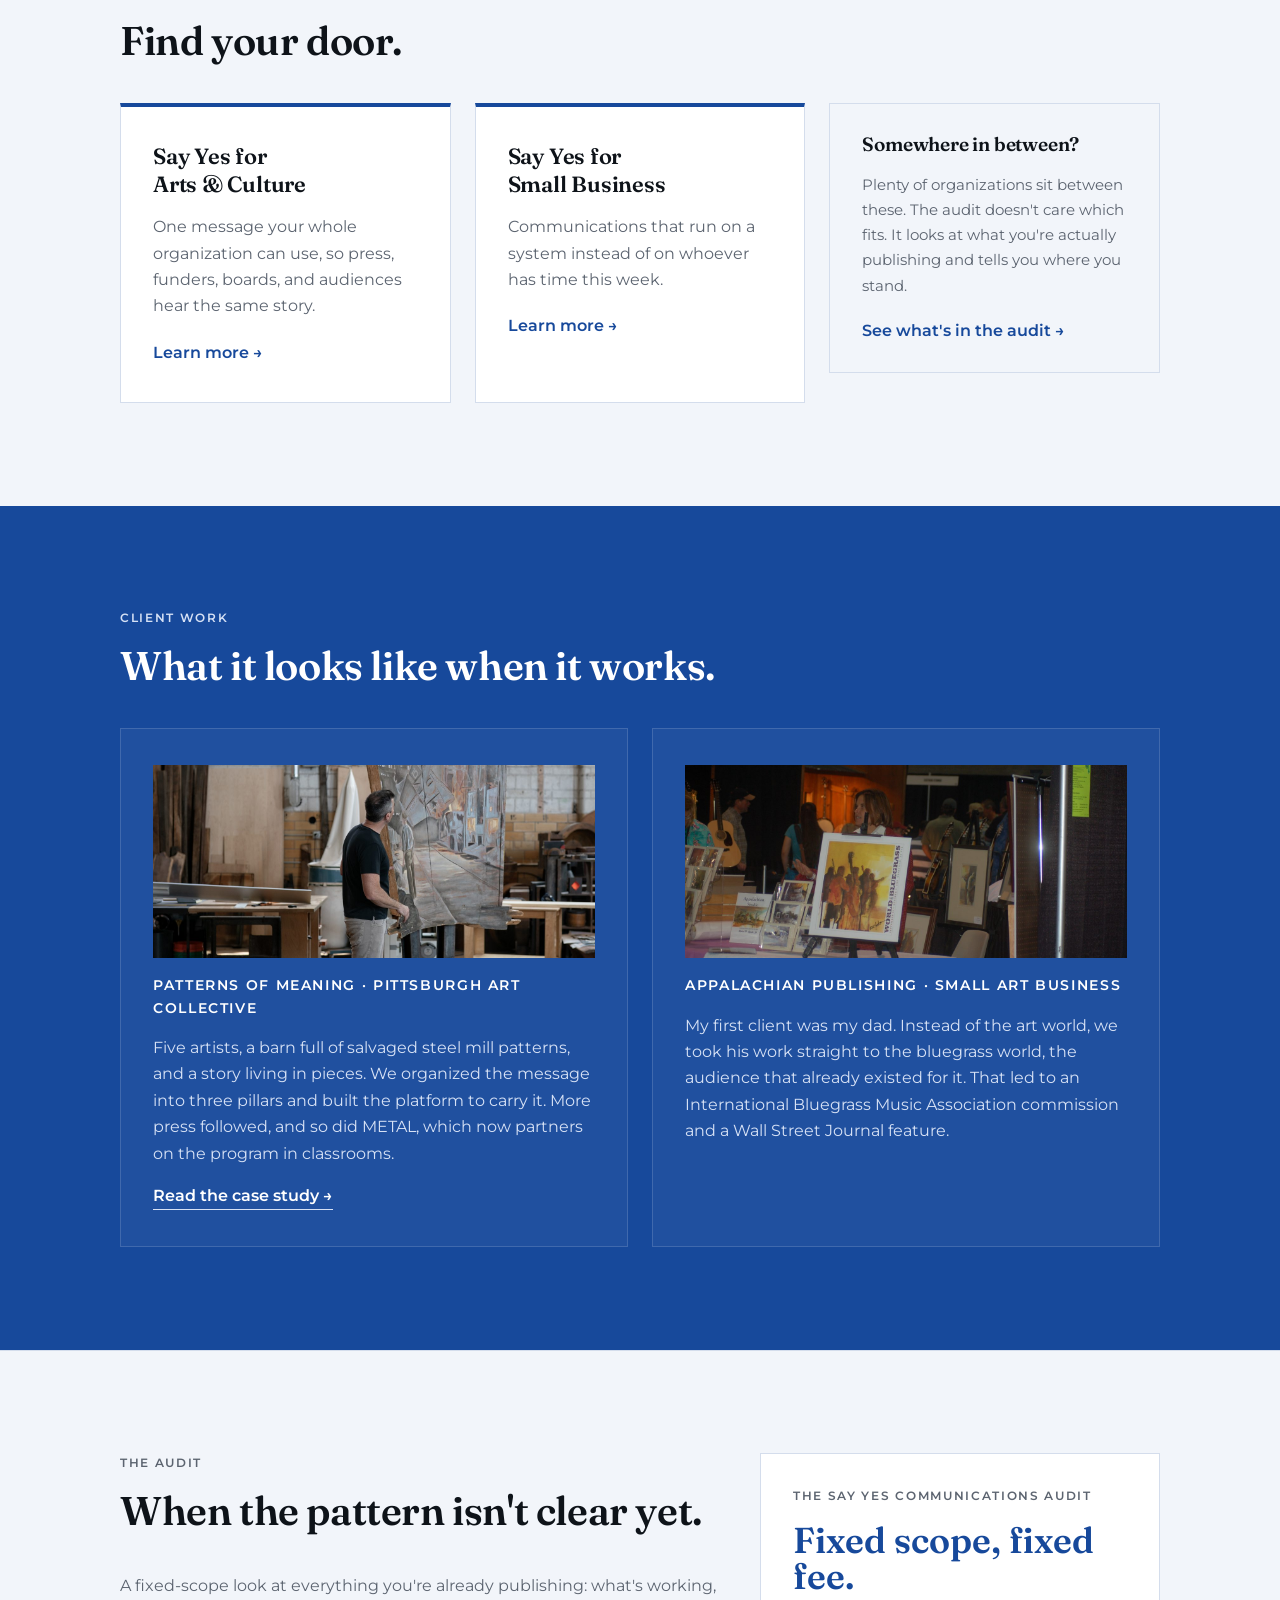
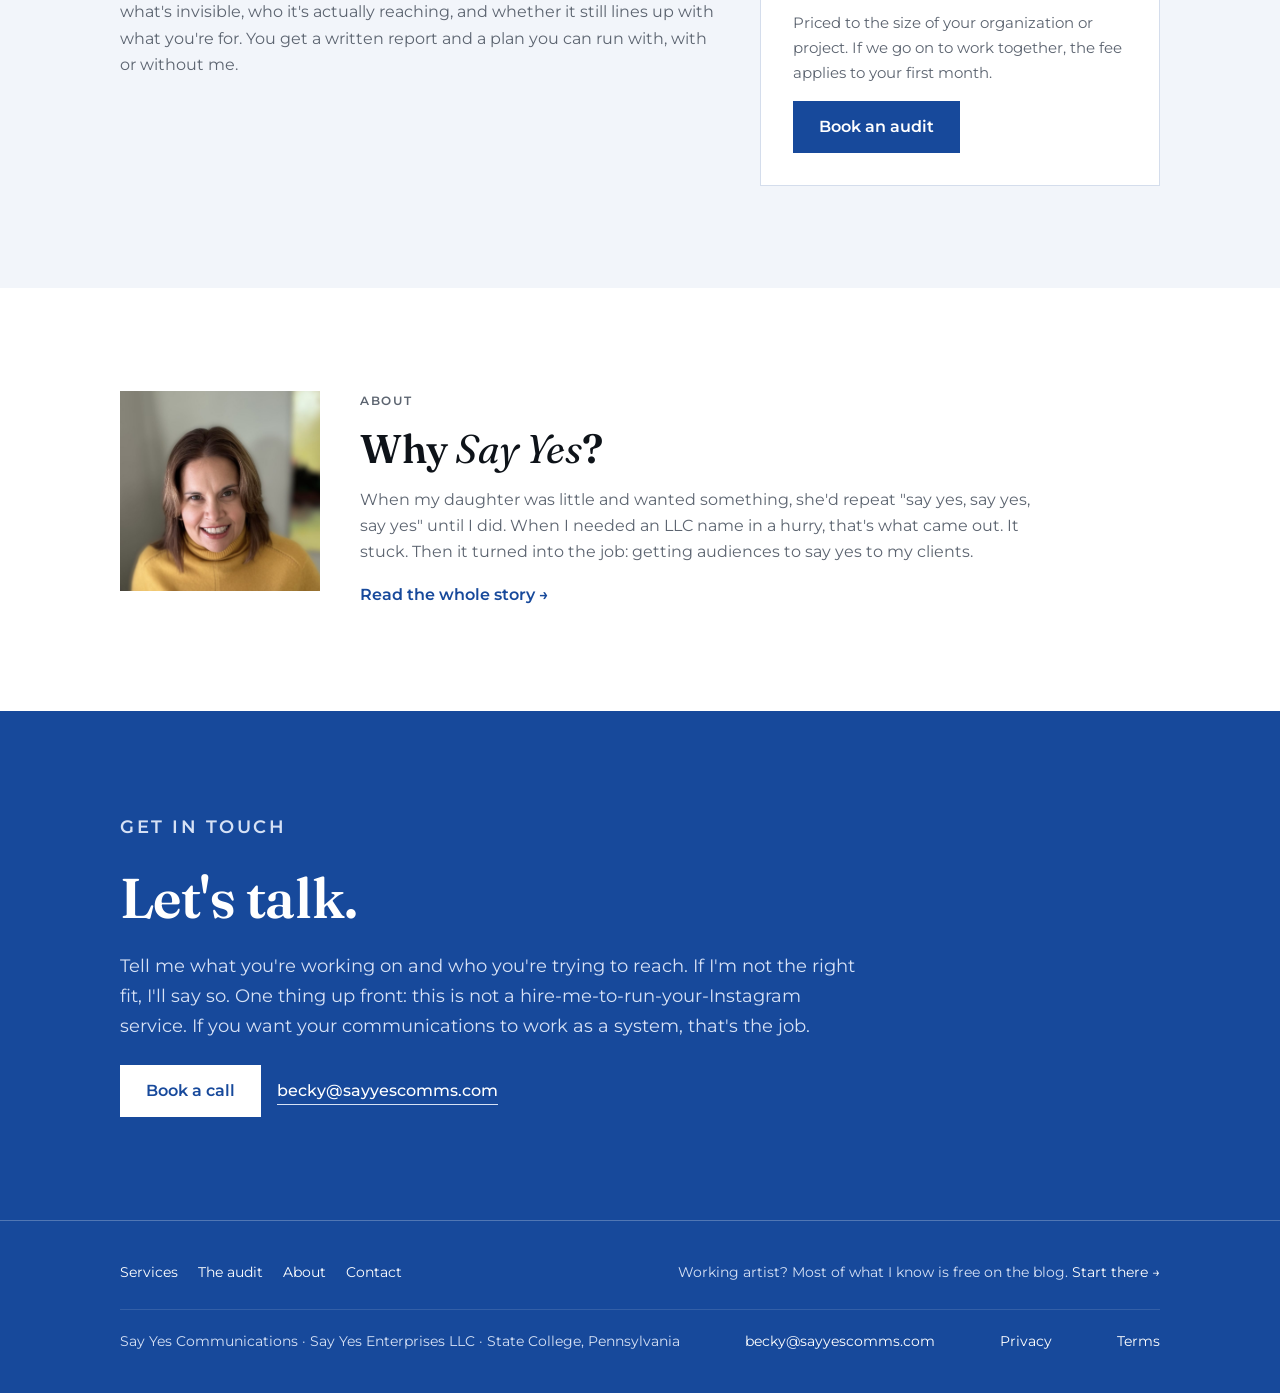
==== commit 74257b9a: "Patterns of Meaning case study live; linked from home, services, audit; METAL wording; Client work e" ====
--- a/index.html
+++ b/index.html
@@ -112,14 +112,15 @@
 <section class="section dark" id="proof">
   <div class="wrap">
     <div class="head">
-      <p class="eyebrow">Proof</p>
+      <p class="eyebrow">Client work</p>
       <h2>What it looks like when it works.</h2>
     </div>
     <div class="proof-grid">
       <article class="case">
         <img class="art" src="assets/proof-patterns-of-meaning.jpg" alt="Cory Bonnet moving a large painting in the Patterns of Meaning workshop" width="1400" height="612">
         <p class="who">Patterns of Meaning &middot; Pittsburgh art collective</p>
-        <p>Five artists, a barn full of salvaged steel mill patterns, and a story living in pieces. We organized the message into three pillars and built the platform to carry it. More press followed, and so did the METAL partnership now funding the program in classrooms.</p>
+        <p>Five artists, a barn full of salvaged steel mill patterns, and a story living in pieces. We organized the message into three pillars and built the platform to carry it. More press followed, and so did METAL, which now partners on the program in classrooms.</p>
+        <a class="more" href="case-patterns-of-meaning.html">Read the case study &rarr;</a>
       </article>
       <article class="case">
         <img class="art" src="assets/proof-appalachian-studio.jpg" alt="Robert Yonke's booth at IBMA World of Bluegrass with the poster painting on an easel" width="1400" height="612">
--- a/styles.css
+++ b/styles.css
@@ -113,6 +113,11 @@
 .why .wrap{display:grid;grid-template-columns:200px minmax(0,1fr);gap:2.5rem;align-items:start}
 .headshot{width:200px;height:auto;aspect-ratio:1;object-fit:cover;display:block;max-width:100%}
 .why p{color:var(--grey);max-width:var(--measure)}
+.case a.more{color:#fff;font-weight:600;text-decoration:none;border-bottom:1px solid var(--on-navy-dim);justify-self:start}
+.case a.more:hover{border-color:#fff}
+.see{margin-top:1.5rem;font-weight:600}
+.see a{text-decoration:none}
+.see a:hover{text-decoration:underline;text-underline-offset:.3em}
 .why a.more{font-weight:600;text-decoration:none}
 .why a.more:hover{text-decoration:underline;text-underline-offset:.3em}
 @media (max-width:640px){.why .wrap{grid-template-columns:1fr}.headshot{width:140px}}
@@ -178,10 +183,18 @@
 .story{max-width:var(--measure);display:grid;gap:1.5rem;font-size:1.125rem;line-height:1.7}
 .story p{color:var(--ink)}
 .story .aside{color:var(--grey)}
+.story-row.top{align-items:start}
+.story-side{display:grid;gap:2.5rem}
+.story-side .story-photo{grid-column:auto;grid-row:auto}
+.story-side .quote p{font-size:clamp(1.15rem,1rem + .5vw,1.35rem)}
+.quote{margin:0;padding:0 0 0 1.5rem;border-left:3px solid var(--blue);display:grid;gap:.75rem}
+.quote p{font-family:var(--serif);font-size:clamp(1.3rem,1.1rem + .8vw,1.6rem);line-height:1.4;color:var(--ink);margin:0}
+.quote cite{font-style:normal;font-size:.85rem;font-weight:600;letter-spacing:.06em;color:var(--grey)}
 .moves-inline{font-family:var(--serif);font-weight:600;font-size:clamp(1.6rem,1.2rem + 1.6vw,2.25rem);line-height:1.3;color:var(--ink)}
 .moves-inline em{color:var(--blue);font-style:normal}
 .bio{display:grid;grid-template-columns:160px minmax(0,1fr);gap:2rem;align-items:start}
 /* blue bands */
+.section.blue.tight{padding-block:clamp(2.25rem,5vw,3.75rem)}
 .section.blue,.masthead.blue{background:var(--blue);color:#fff;border-top:0;border-bottom:0}
 .blue h1,.blue h2{color:#fff}
 .blue .eyebrow,.blue p,.blue .lede,.blue .story p{color:#D6E1F5}
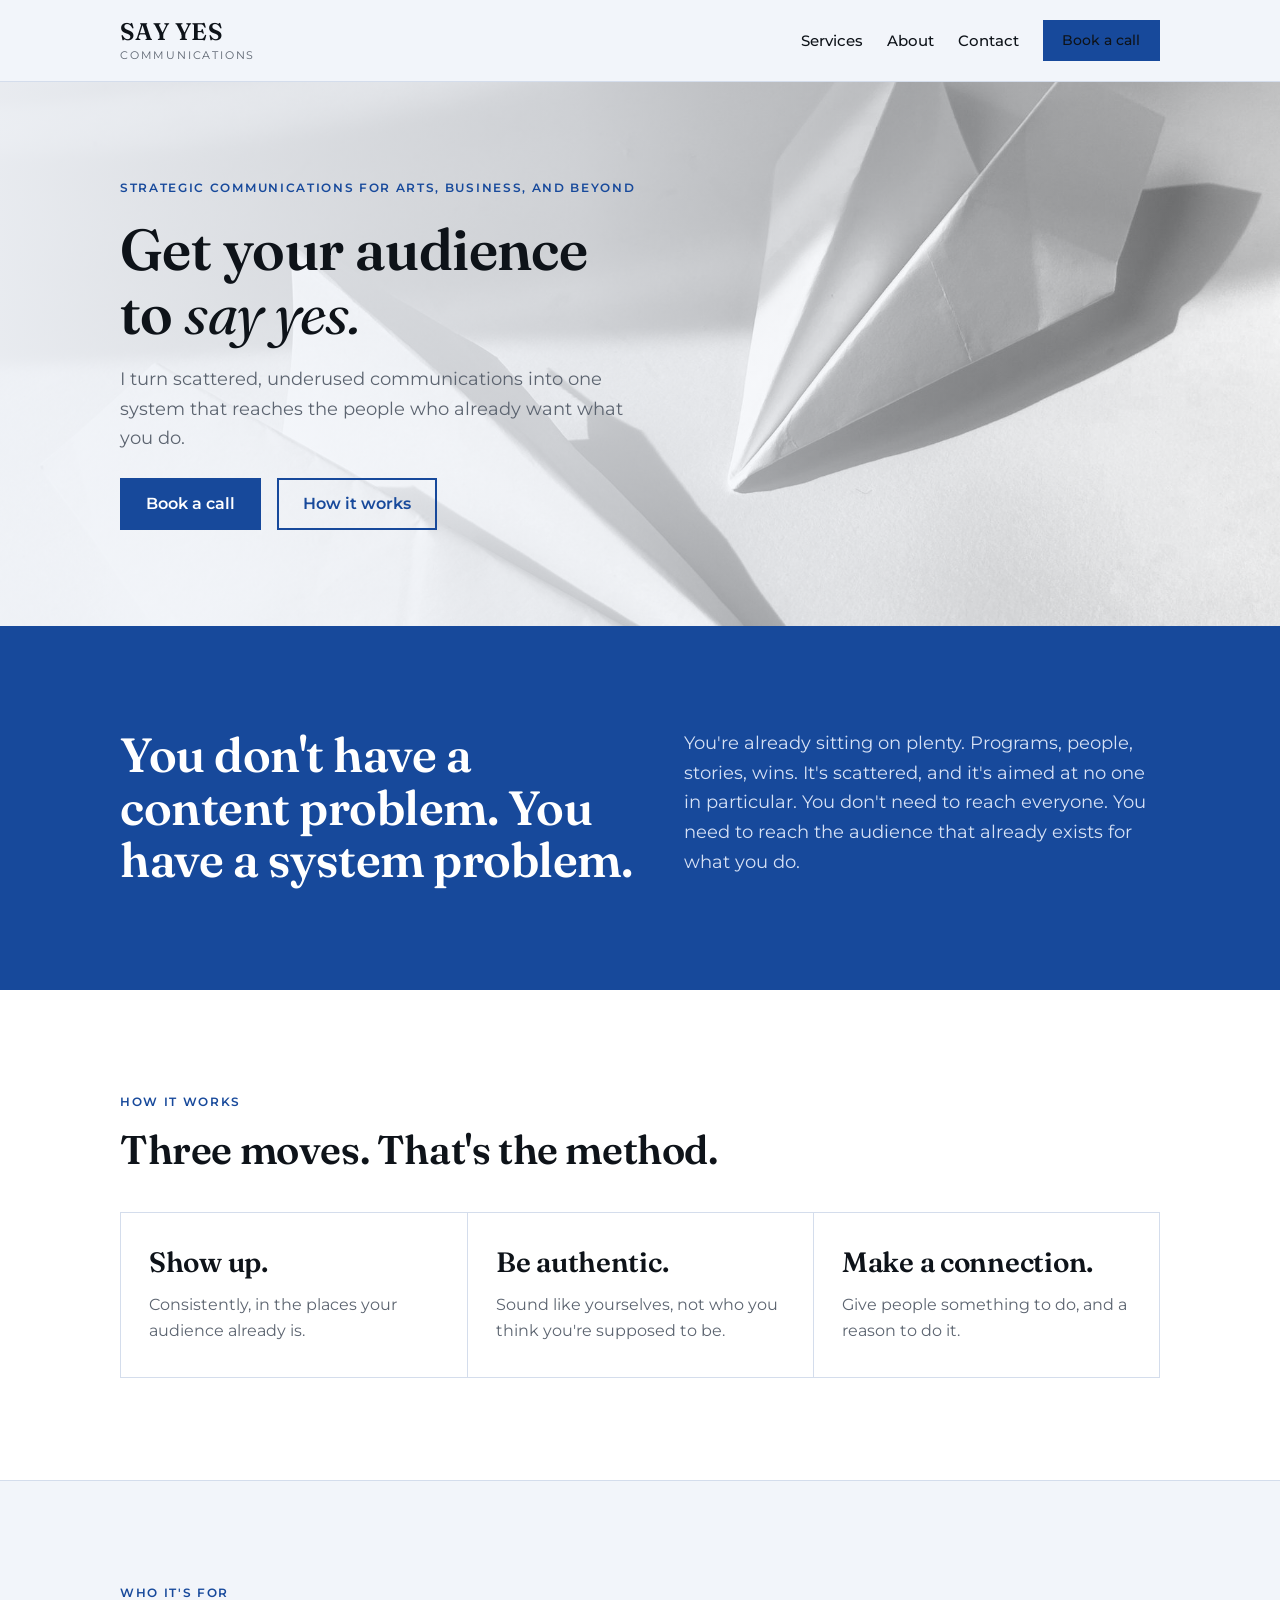
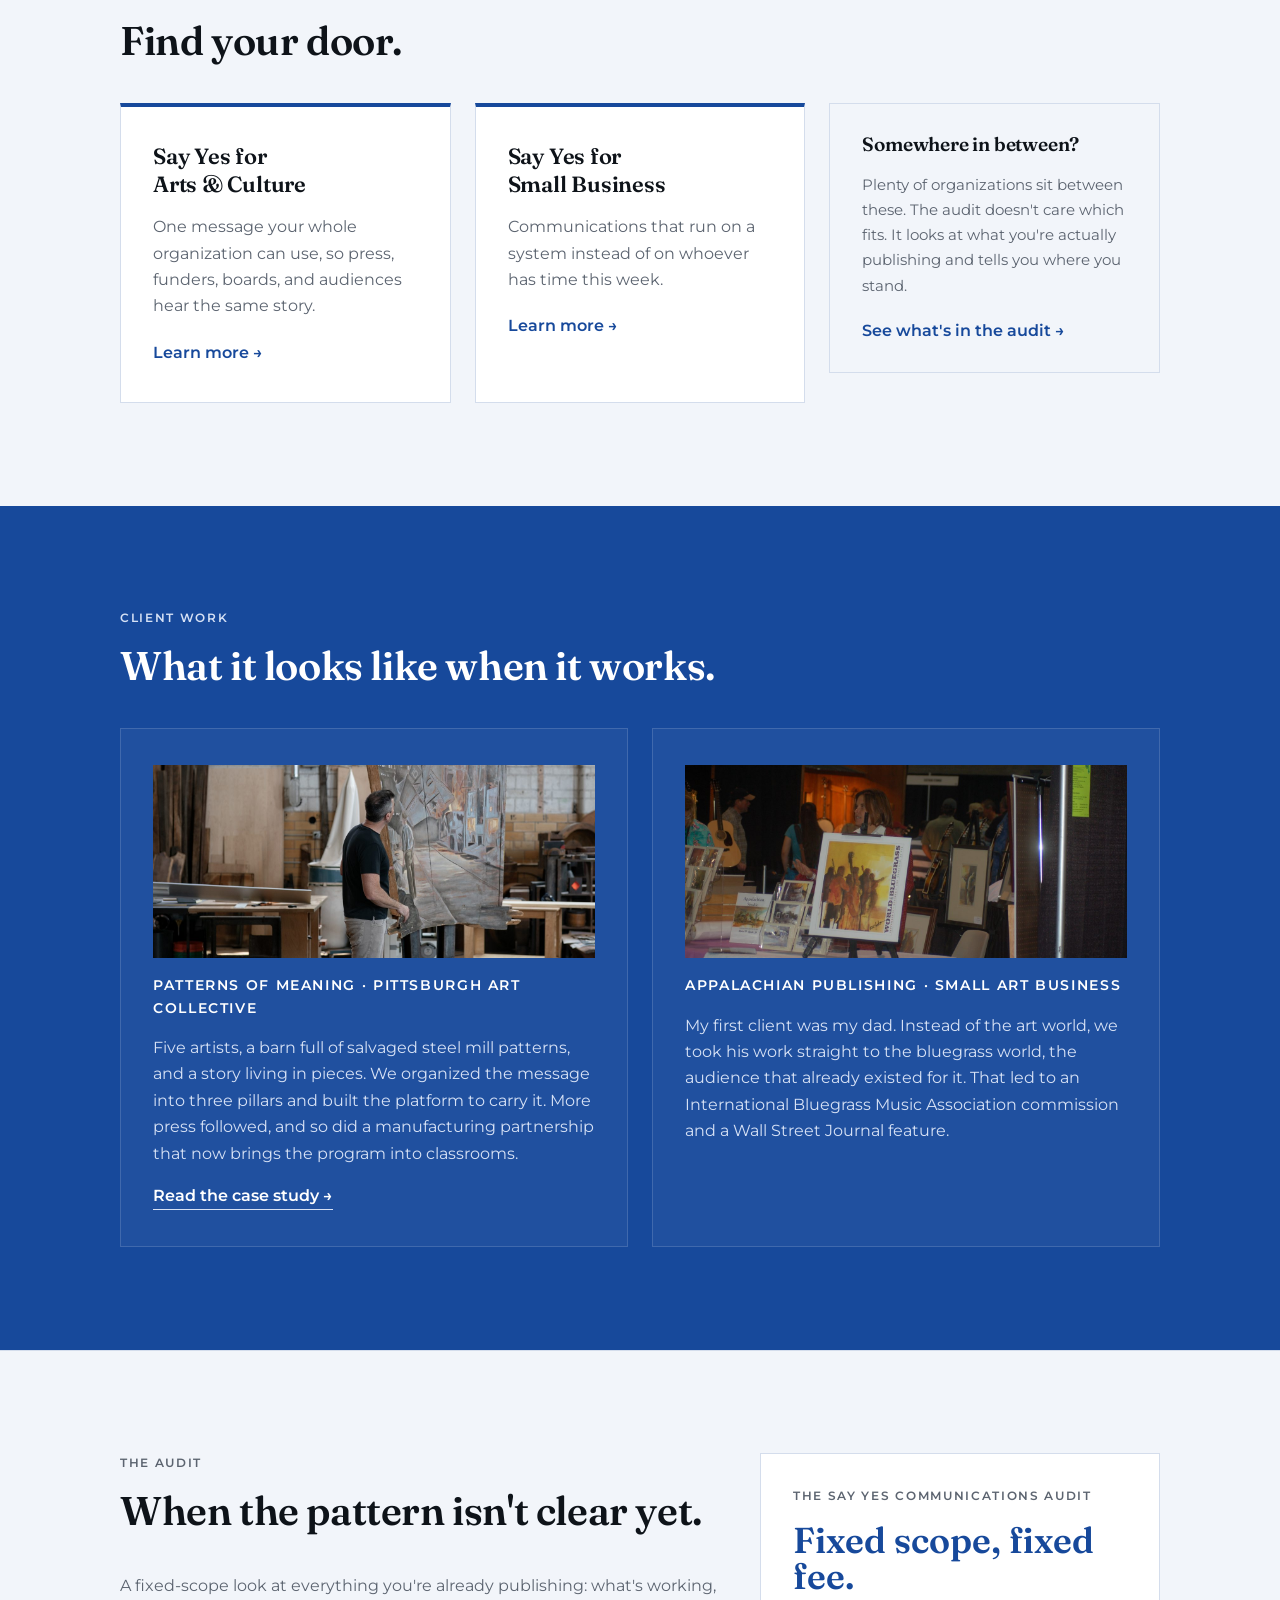
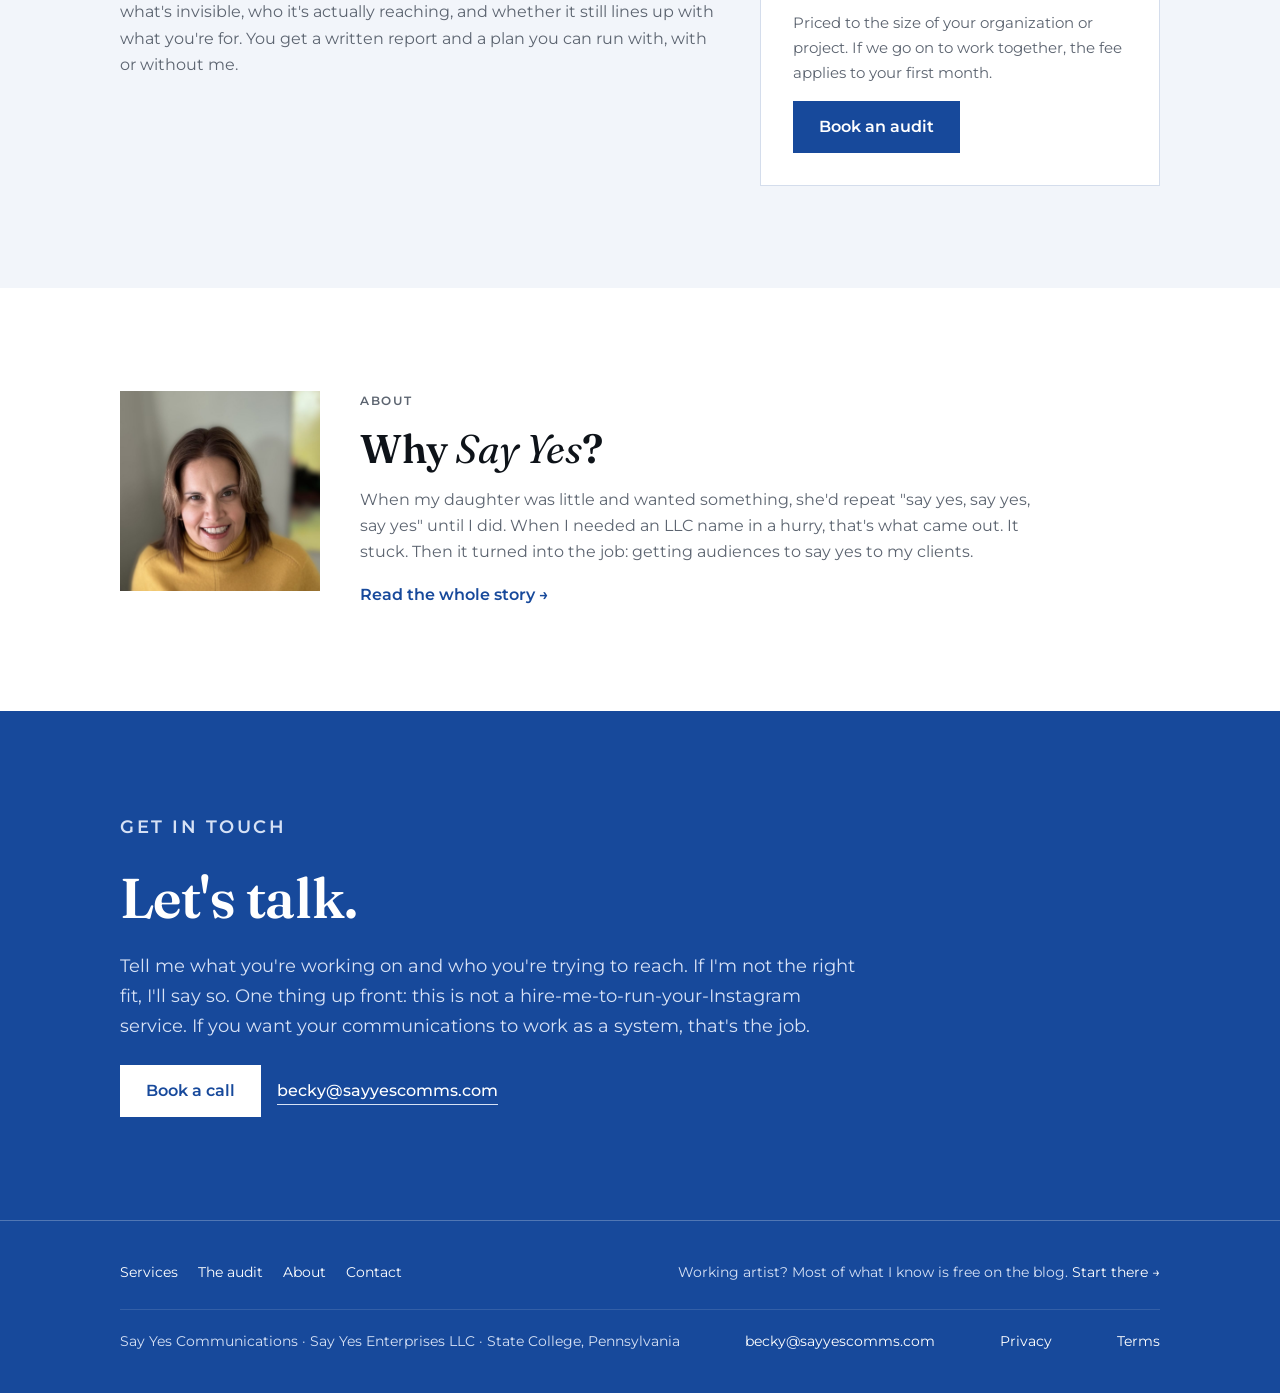
==== commit 47b14e07: "POM case study: new opening, press bullet; homepage card drops METAL name Co-Authored-By: Claude Opu" ====
--- a/index.html
+++ b/index.html
@@ -119,7 +119,7 @@
       <article class="case">
         <img class="art" src="assets/proof-patterns-of-meaning.jpg" alt="Cory Bonnet moving a large painting in the Patterns of Meaning workshop" width="1400" height="612">
         <p class="who">Patterns of Meaning &middot; Pittsburgh art collective</p>
-        <p>Five artists, a barn full of salvaged steel mill patterns, and a story living in pieces. We organized the message into three pillars and built the platform to carry it. More press followed, and so did METAL, which now partners on the program in classrooms.</p>
+        <p>Five artists, a barn full of salvaged steel mill patterns, and a story living in pieces. We organized the message into three pillars and built the platform to carry it. More press followed, and so did a manufacturing partnership that now brings the program into classrooms.</p>
         <a class="more" href="case-patterns-of-meaning.html">Read the case study &rarr;</a>
       </article>
       <article class="case">
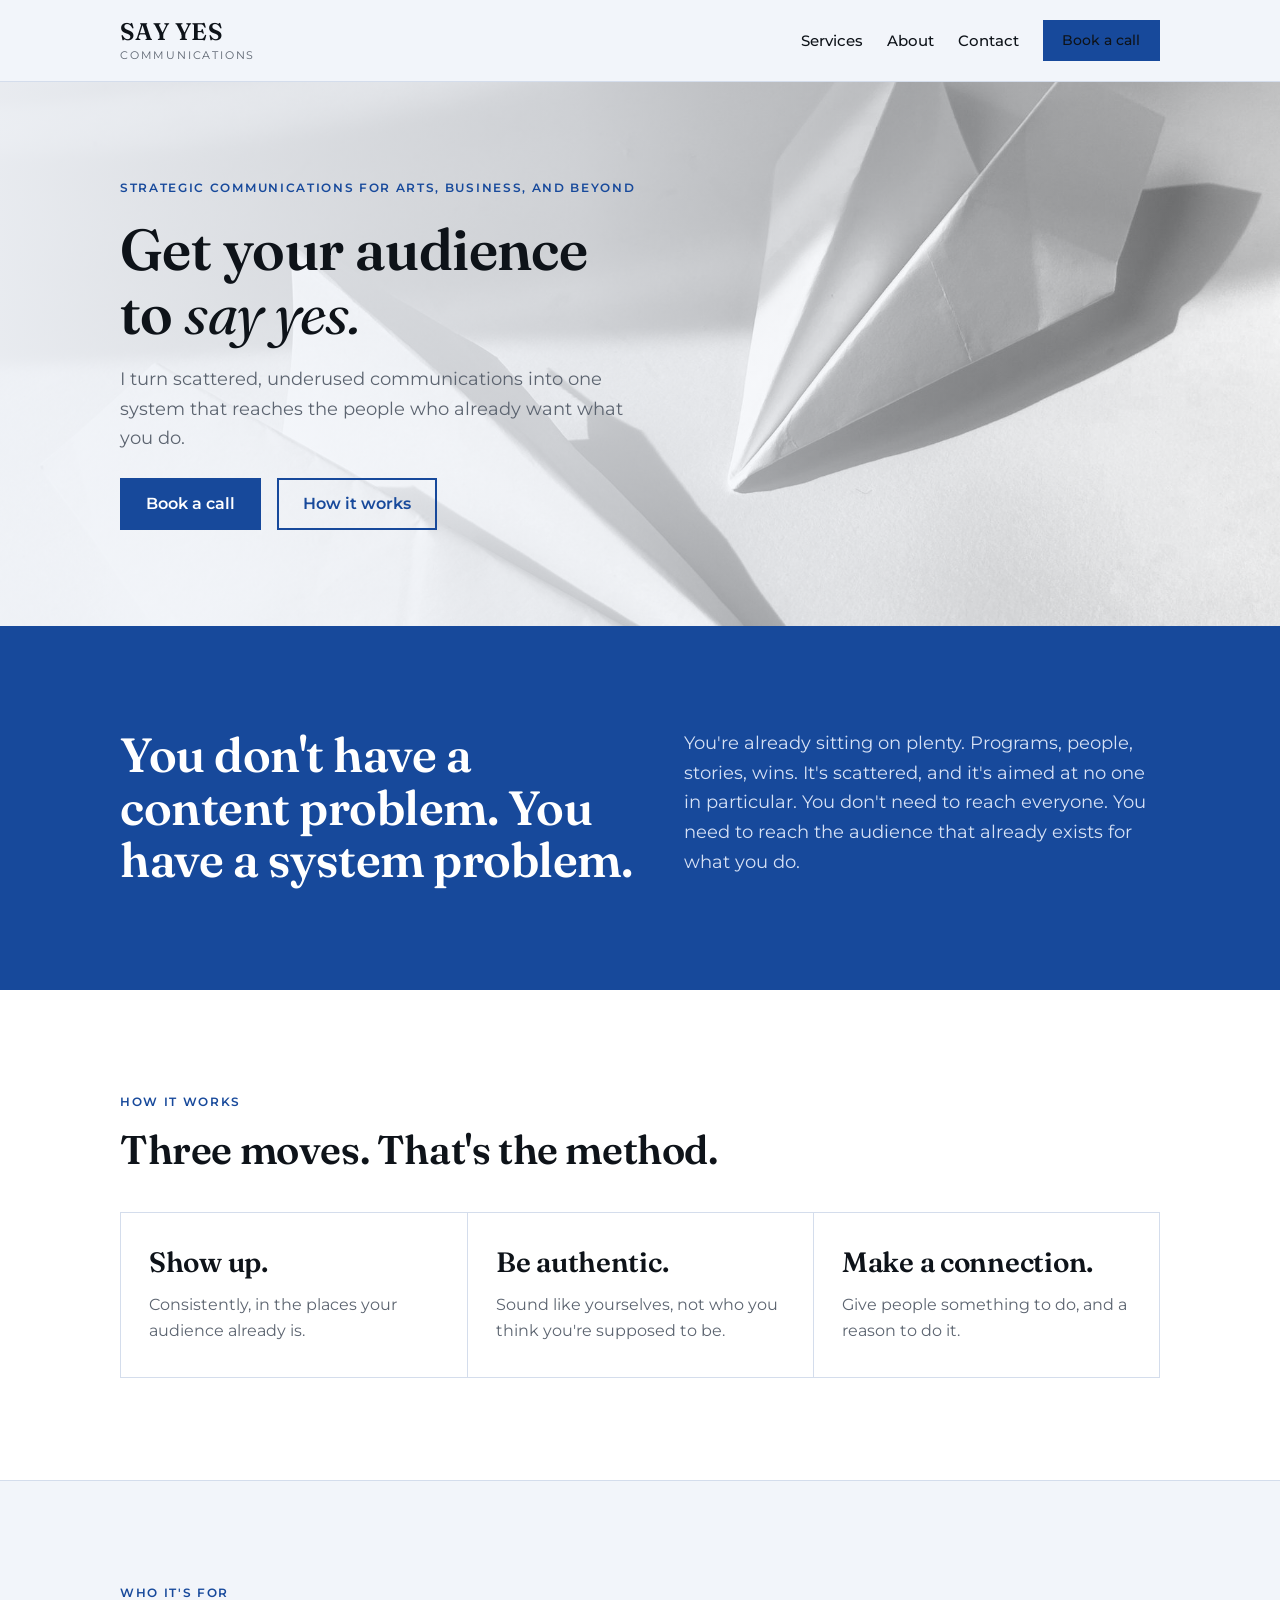
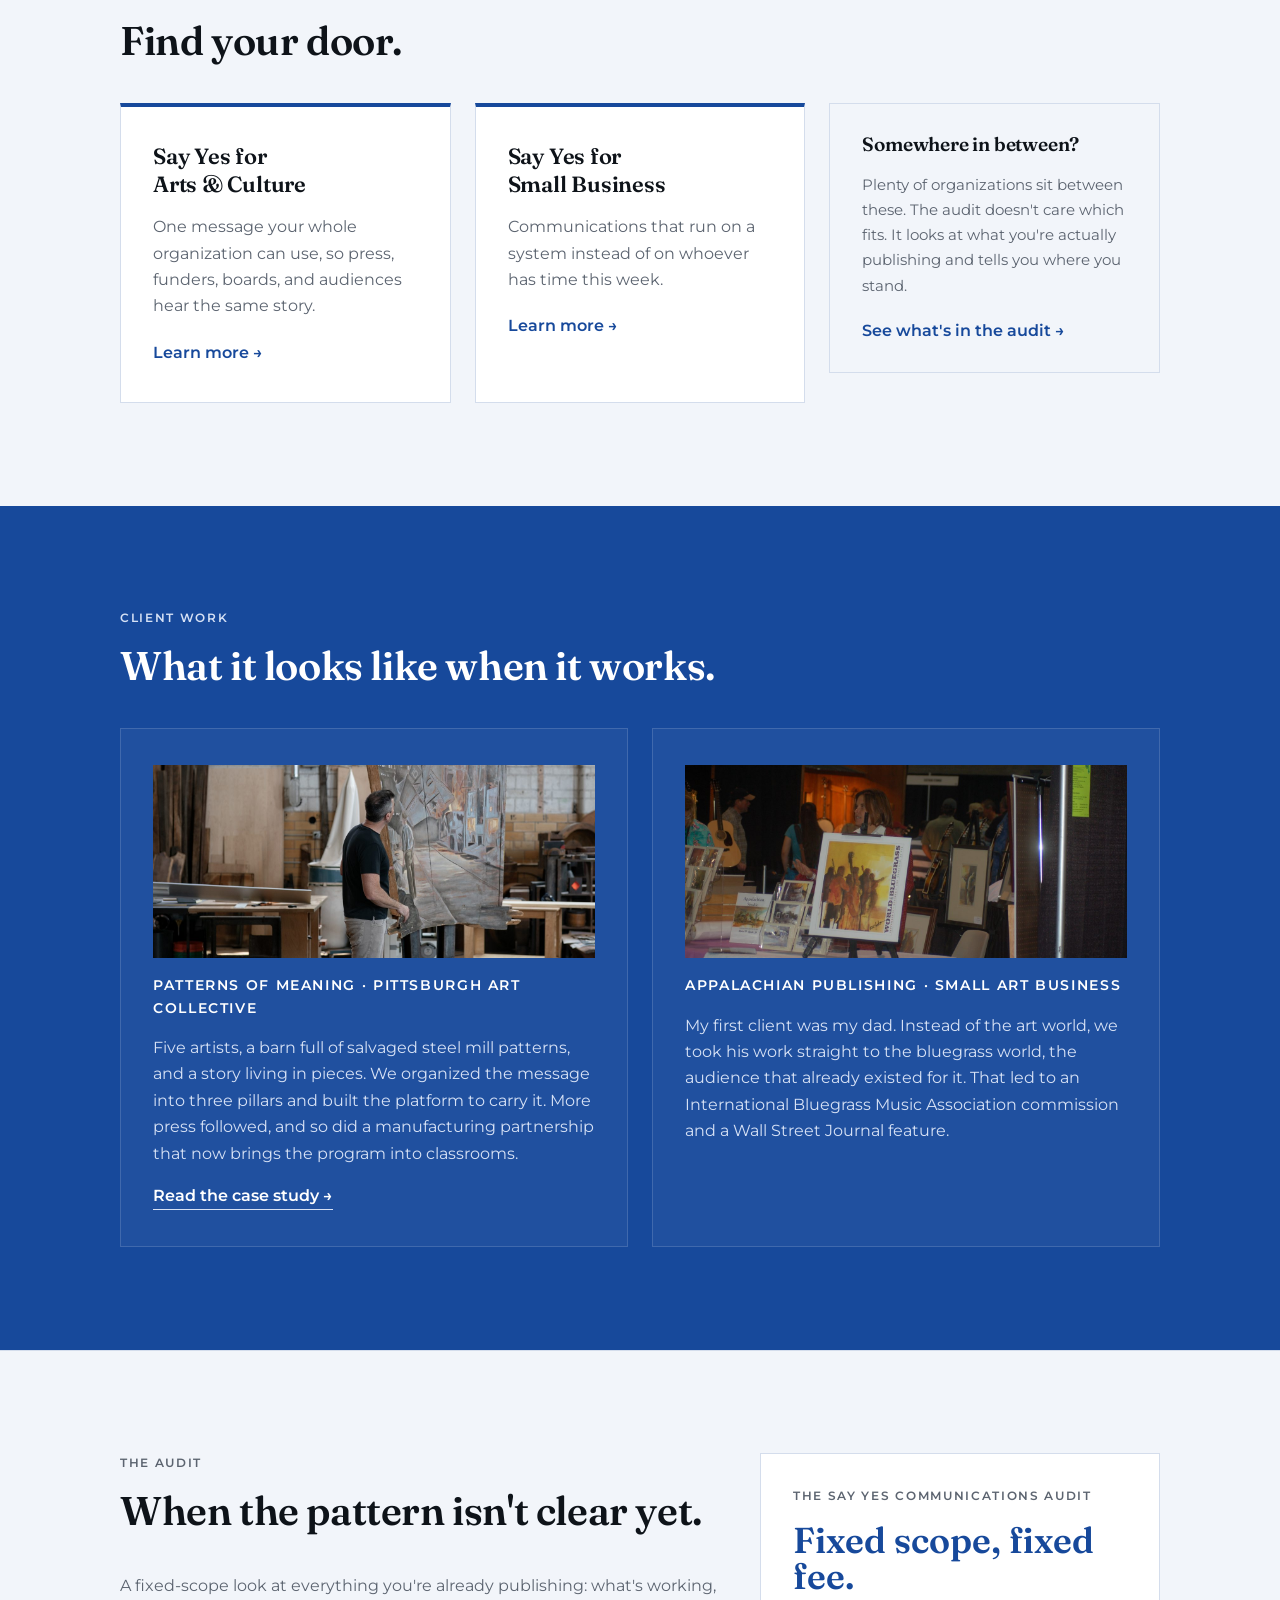
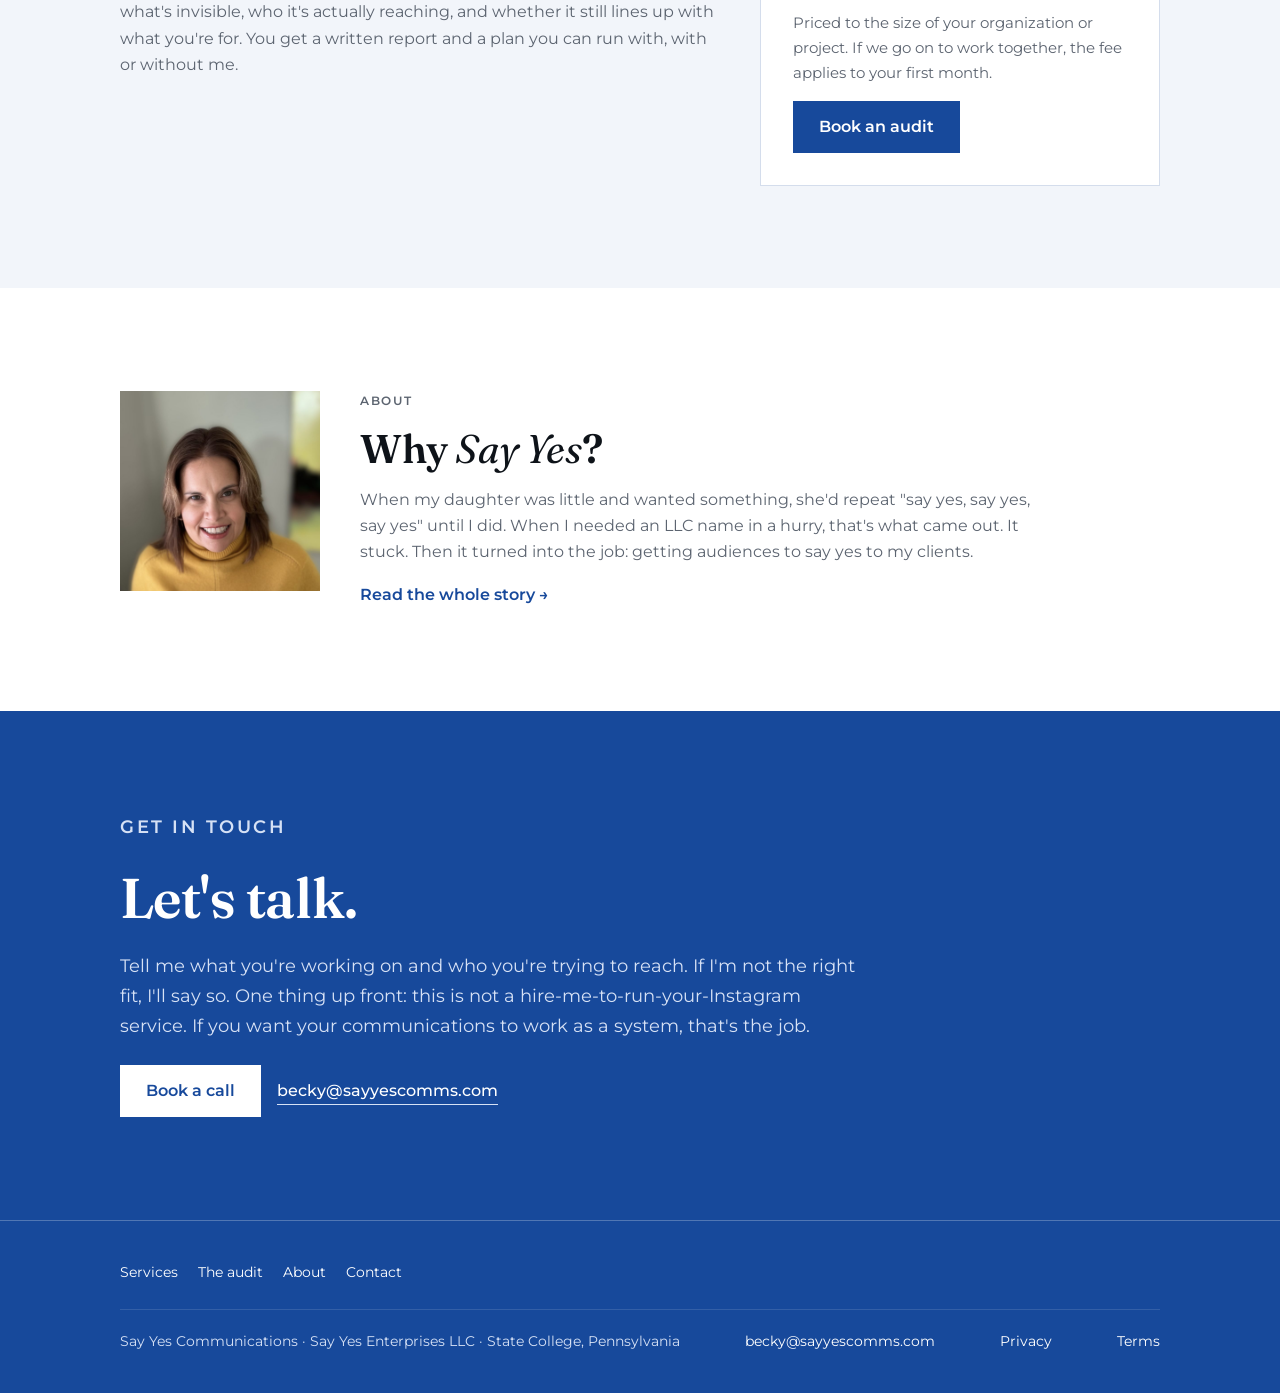
==== commit 8e224317: "Codex review fixes: audit timing, fee process, when-it-helps section, research-based scope, FAQs; fr" ====
--- a/index.html
+++ b/index.html
@@ -183,7 +183,6 @@
       <a href="about.html">About</a>
       <a href="contact.html">Contact</a>
     </nav>
-    <p>Working artist? Most of what I know is free on the blog. <a href="https://www.artisan-advantage.com/blog">Start there &rarr;</a></p>
     <div class="legal">
       <span>Say Yes Communications &middot; Say Yes Enterprises LLC &middot; State College, Pennsylvania</span>
       <a href="mailto:becky@sayyescomms.com">becky@sayyescomms.com</a>
--- a/styles.css
+++ b/styles.css
@@ -221,6 +221,7 @@
 .booking-embed{border:1px solid var(--hair);background:var(--white);padding:1.5rem}
 .booking-embed iframe{display:block}
 .booking-fallback{margin:.75rem 0 0;font-size:.9rem;color:var(--grey)}
+.booking-intro{margin:.25rem 0 1rem;color:var(--grey)}
 form.f{background:var(--white);border:1px solid var(--hair);padding:2rem;display:grid;gap:1.25rem}
 form.f label{display:grid;gap:.4rem;font-weight:600;font-size:.9rem}
 form.f input,form.f textarea{font:inherit;font-family:var(--sans);padding:.8rem .9rem;border:1px solid var(--hair);background:var(--paper);color:var(--ink);width:100%}
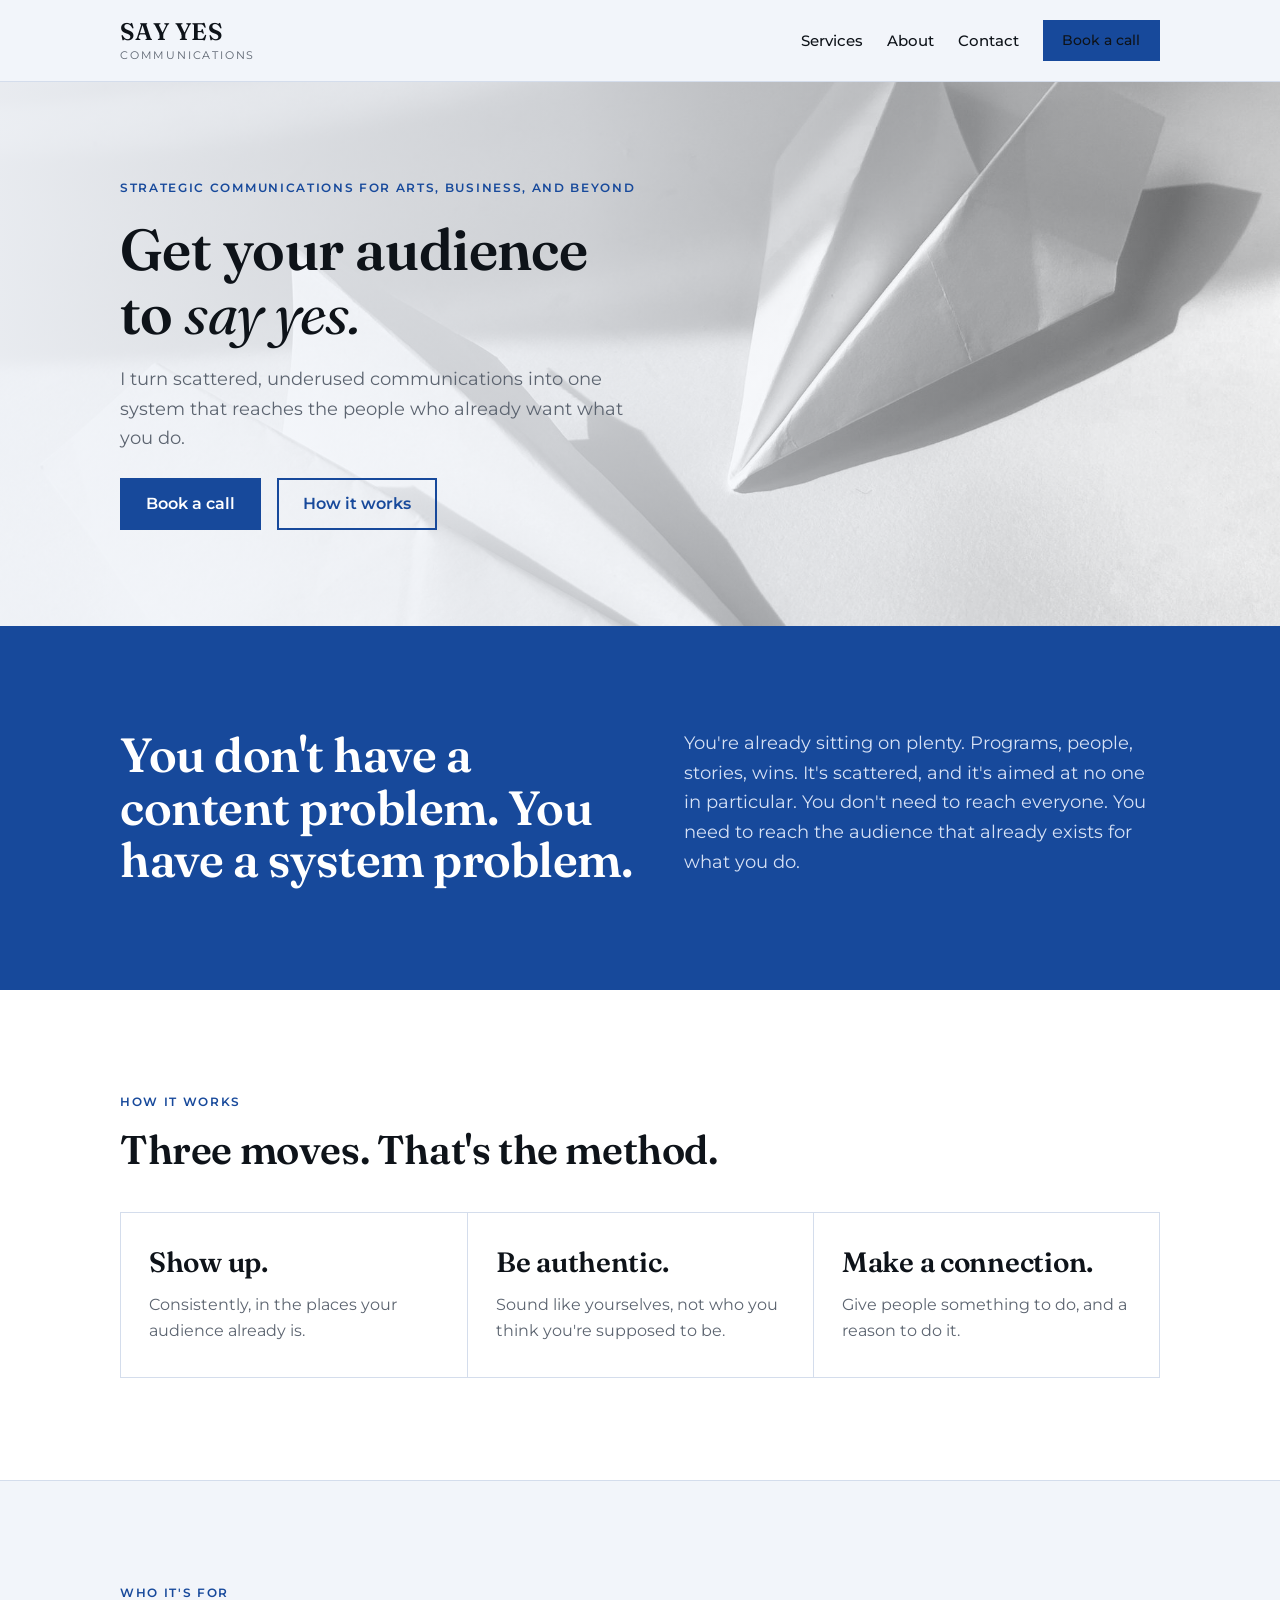
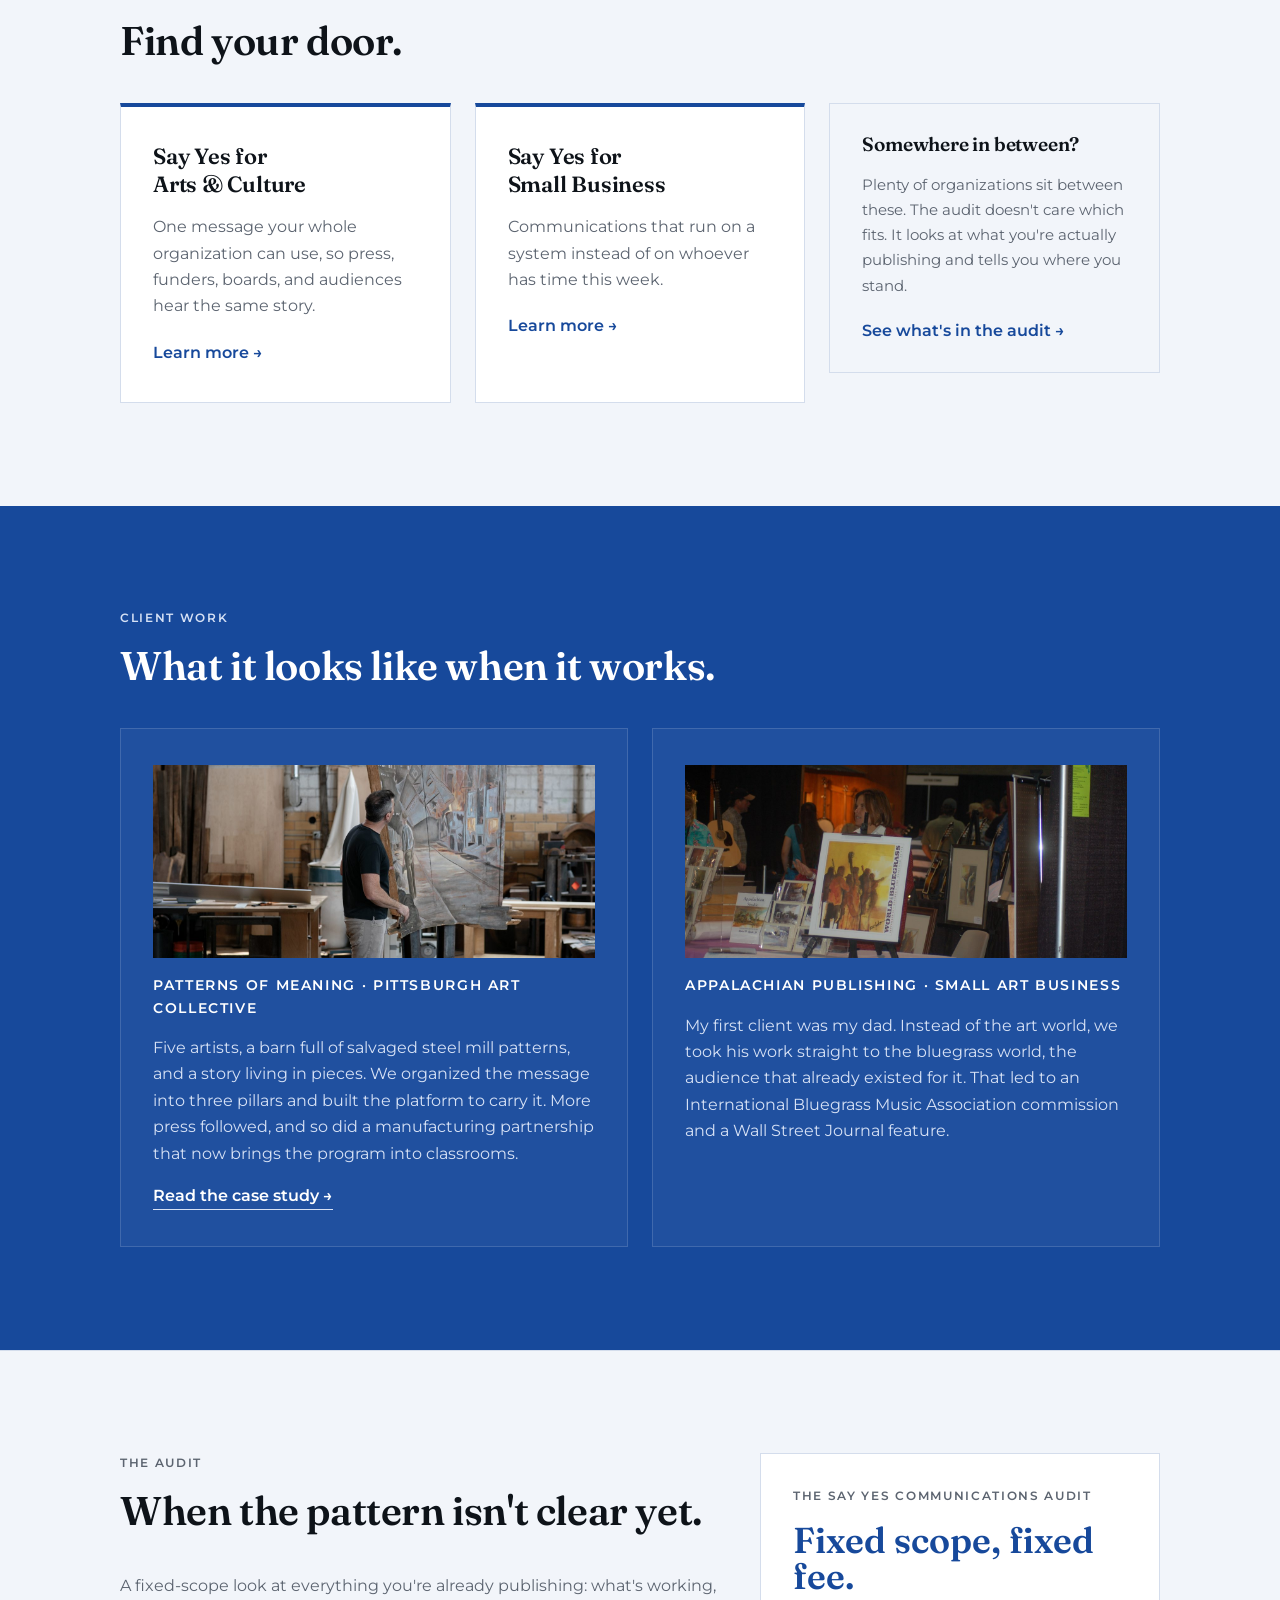
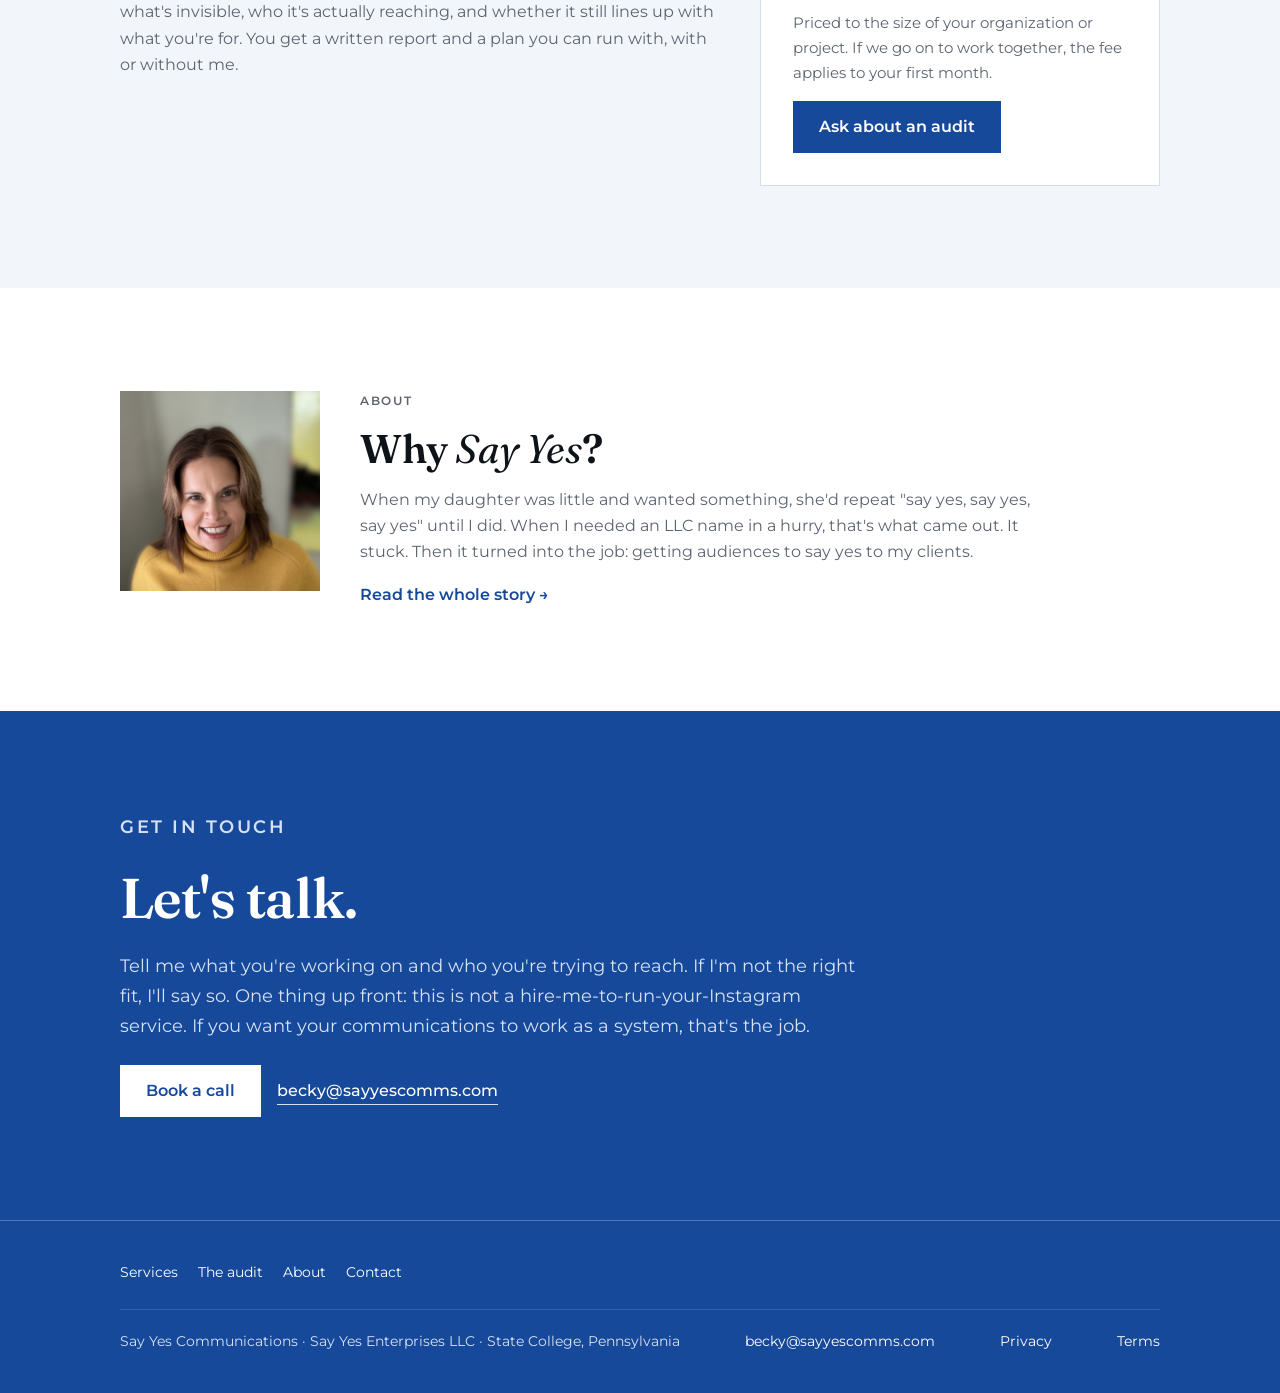
==== commit 520fe8ca: "Homepage audit card: Ask about an audit (ask.html); audit page price box adds 'Rather ask a question" ====
--- a/index.html
+++ b/index.html
@@ -144,7 +144,7 @@
       <p class="eyebrow">The Say Yes Communications Audit</p>
       <p class="num">Fixed scope, fixed fee.</p>
       <p class="fine">Priced to the size of your organization or project. If we go on to work together, the fee applies to your first month.</p>
-      <div class="actions"><a class="btn" href="audit.html#book">Book an audit</a></div>
+      <div class="actions"><a class="btn" href="ask.html">Ask about an audit</a></div>
     </aside>
   </div>
 </section>
